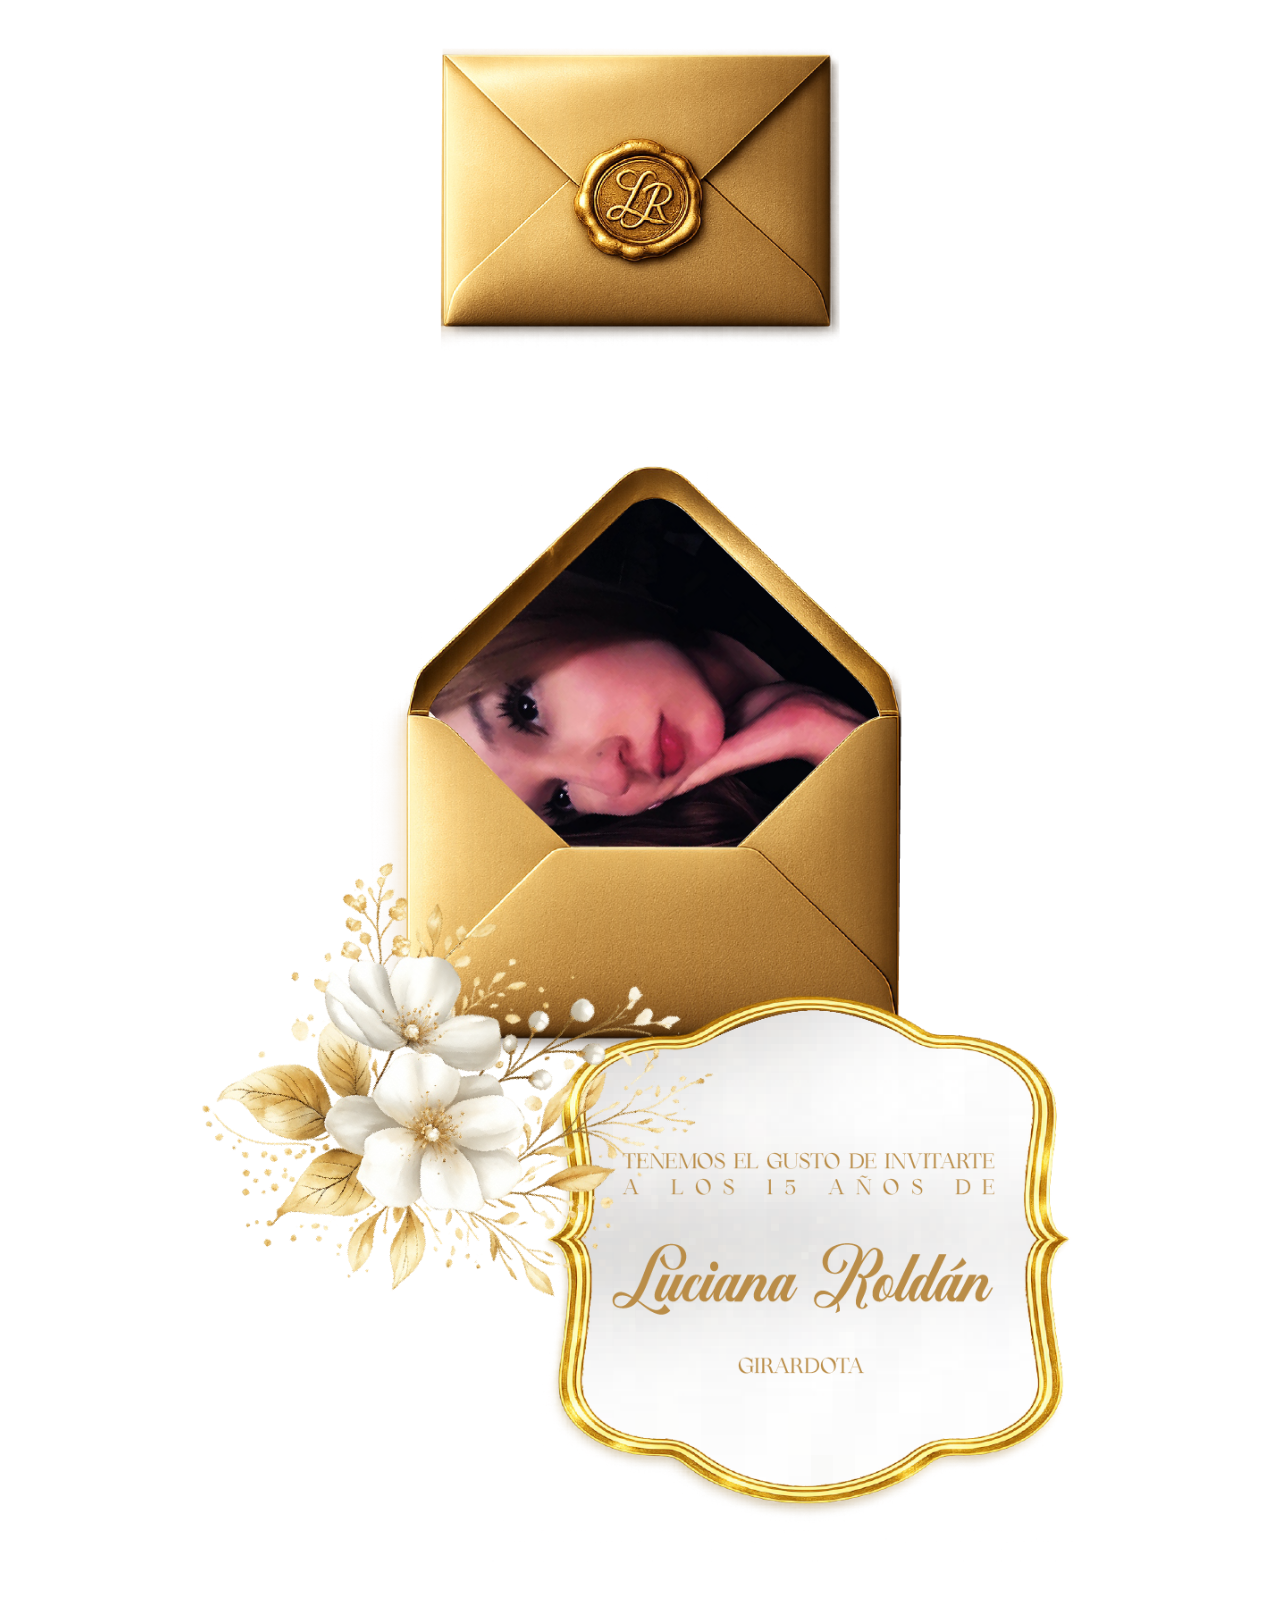
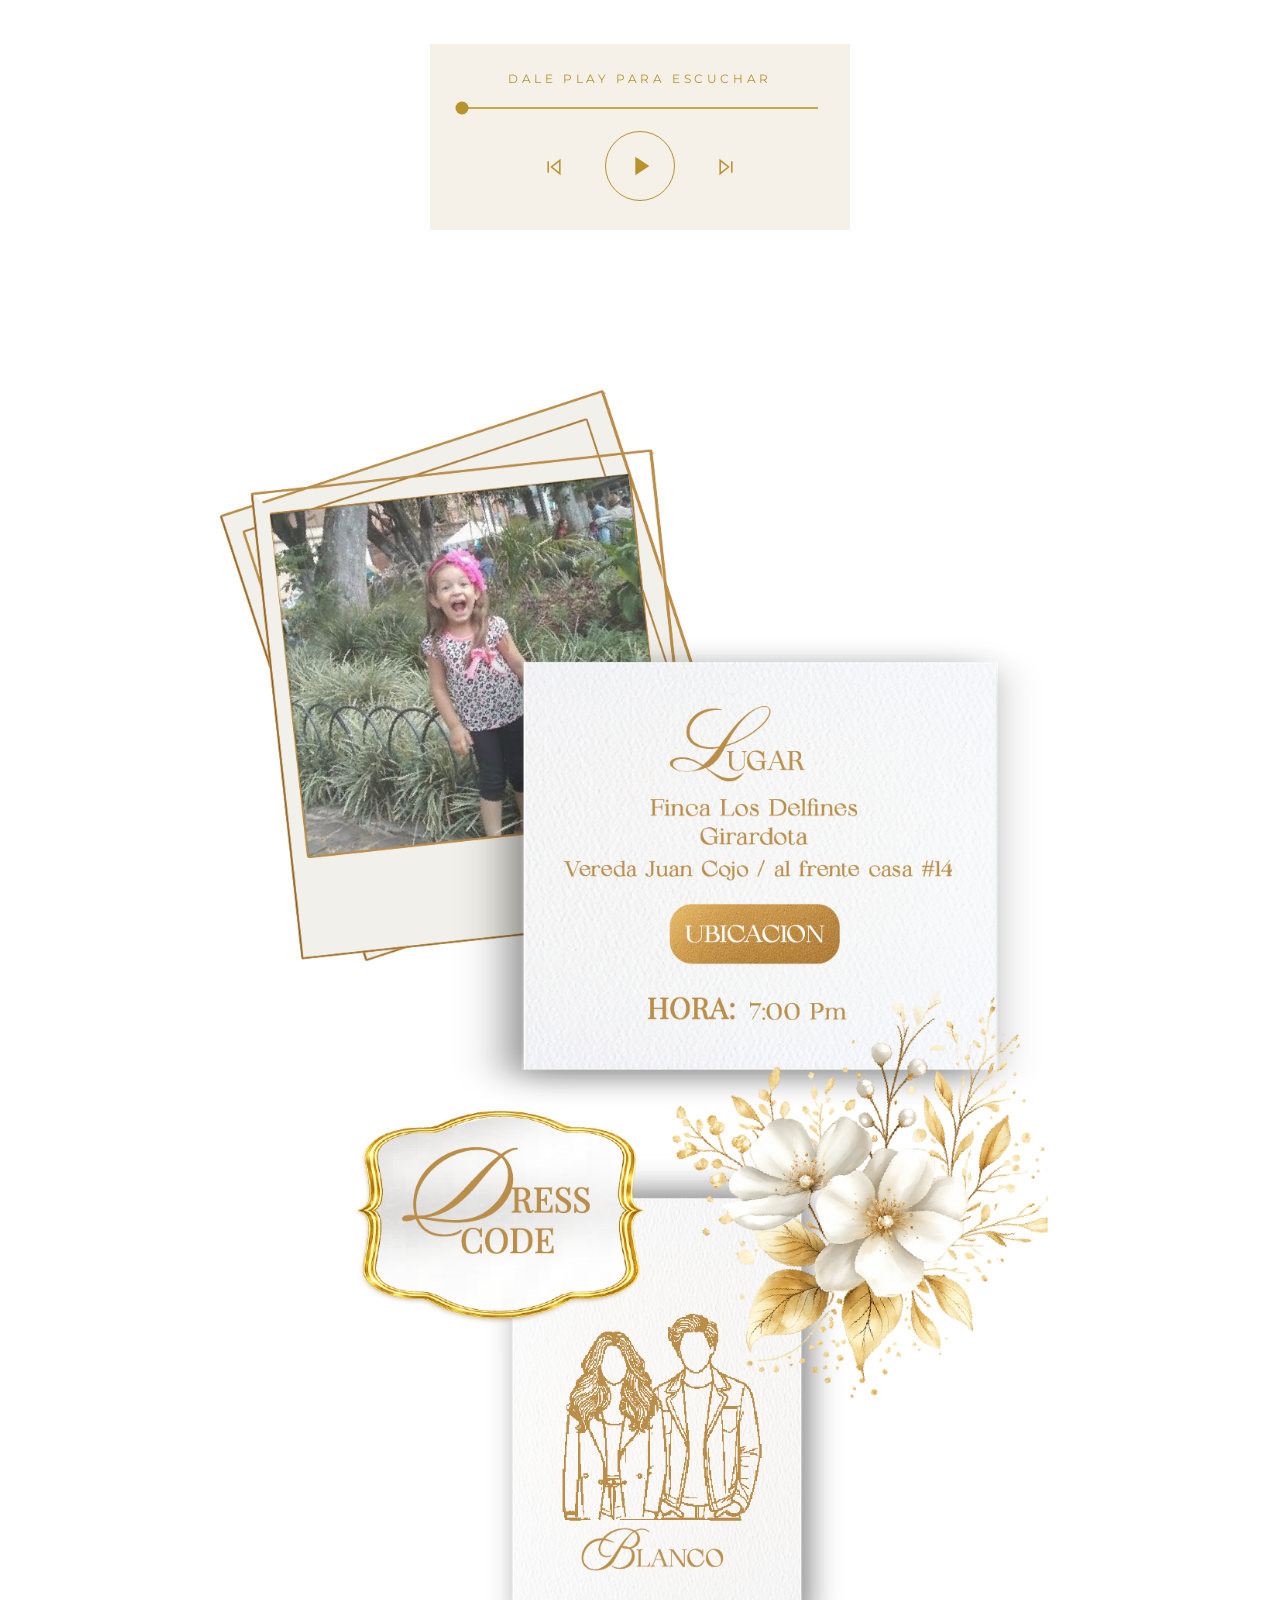
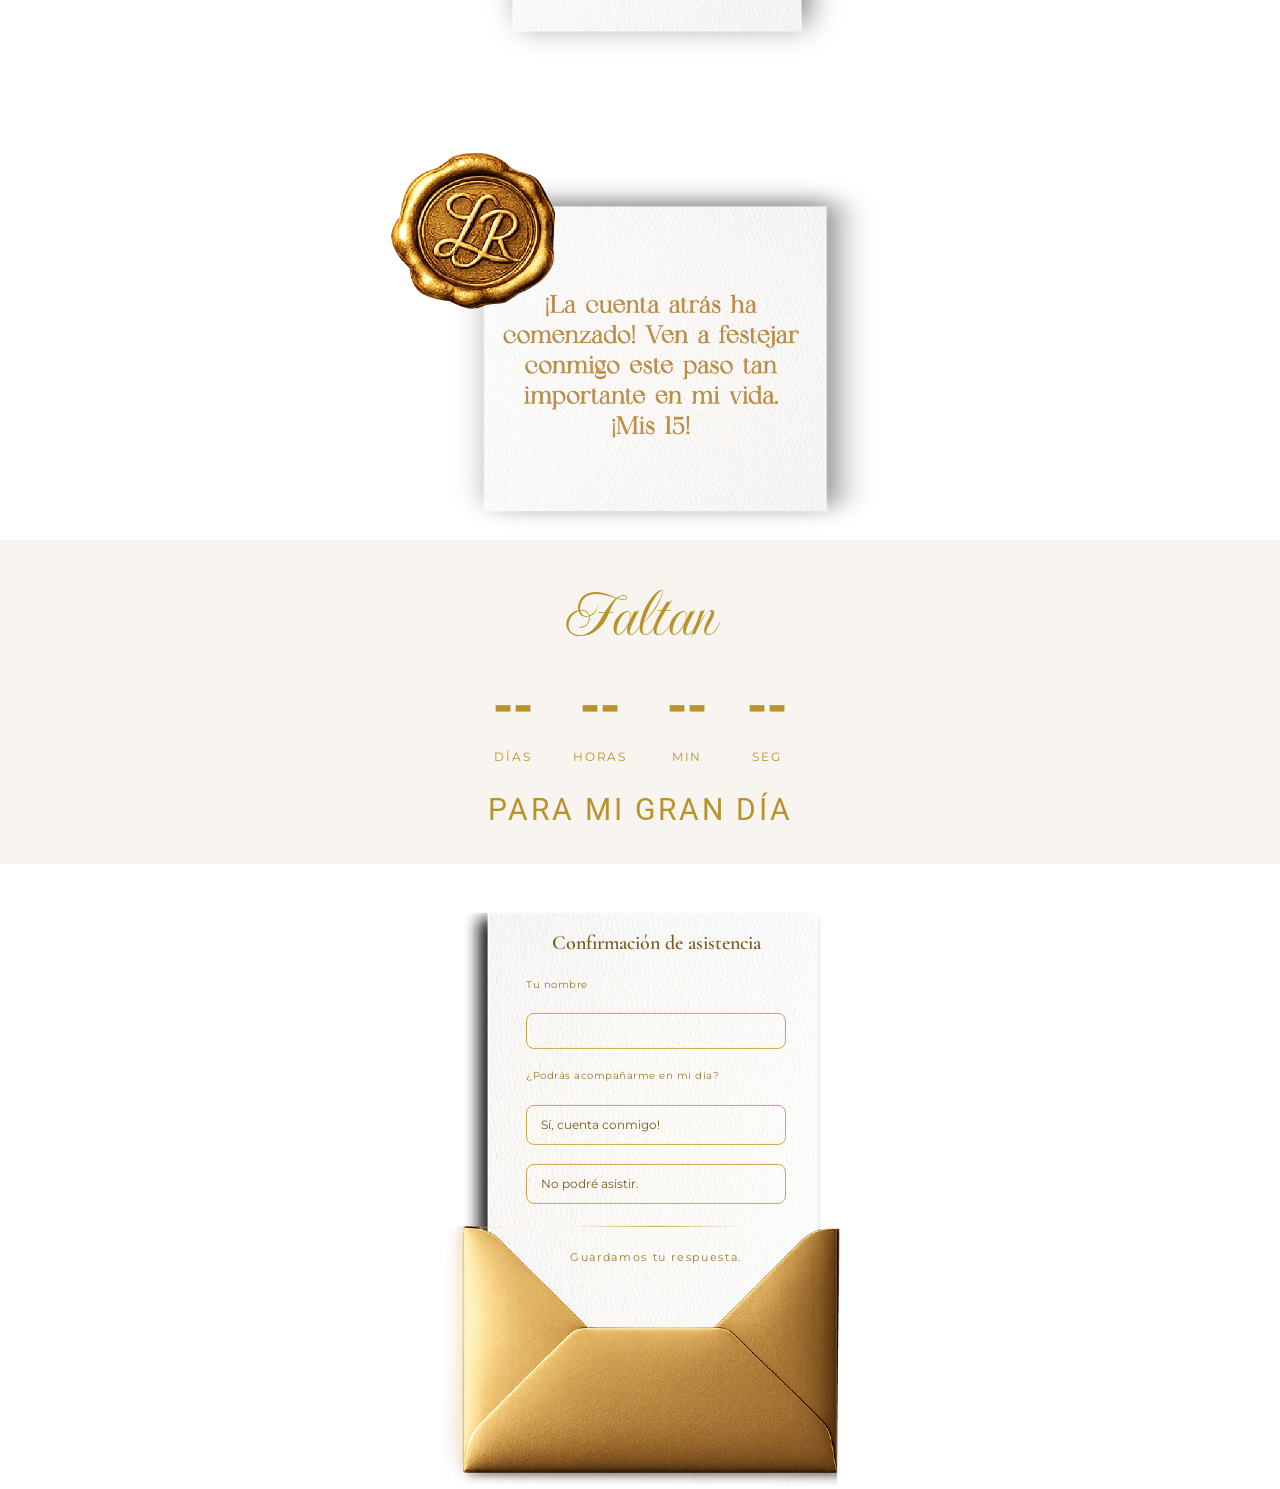
==== index.html @ 154cfd9d "First commit" ====
<!doctype html>
<html lang="en" data-bs-theme="light">
    <head>
        <title>Invitación a mis 15!</title>
        <!-- Required meta tags -->
        <meta charset="utf-8" />
        <meta name="viewport" content="width=device-width, initial-scale=1" />

        <!-- Bootstrap CSS v5.3.8 -->
        <link
            href="https://cdn.jsdelivr.net/npm/bootstrap@5.3.8/dist/css/bootstrap.min.css"
            rel="stylesheet"
            integrity="sha384-sRIl4kxILFvY47J16cr9ZwB07vP4J8+LH7qKQnuqkuIAvNWLzeN8tE5YBujZqJLB"
            crossorigin="anonymous"
        />
        <link rel="preconnect" href="https://fonts.googleapis.com">
        <link rel="preconnect" href="https://fonts.gstatic.com" crossorigin>
        <link href="https://fonts.googleapis.com/css2?family=Birthstone&family=Imperial+Script&family=Monsieur+La+Doulaise&display=swap" rel="stylesheet">
        <link href="https://fonts.googleapis.com/css2?family=Birthstone&family=Imperial+Script&family=Monsieur+La+Doulaise&family=Roboto:ital,wght@0,100..900;1,100..900&display=swap" rel="stylesheet">
        <link href="https://fonts.googleapis.com/css2?family=Cormorant+Garamond:ital,wght@0,400;1,400&family=Montserrat:wght@300;400;500&display=swap" rel="stylesheet">
        <link href="assets/css/styles.css" rel="stylesheet" />
    </head>

    <body>
        <main>
            <div class="container my-5">
                <div class="row">
                    <div class="col-12">
                        <img src="assets/img/Card.png" class="presentationCard d-block mx-auto">
                    </div>
                </div>
                <div class="row">
                    <div class="col-12">
                        <img src="assets/img/cardOpen.png" class="openCard d-block mx-auto">
                    </div>
                </div>
            </div>
            <div class="container my-5">
                <!-- Music Player -->
                <div style="display:flex; justify-content:center; padding: 2rem 1rem; font-family:'Montserrat',sans-serif;">
                    <div style="width:100%; max-width:420px; background:#f5f0e8; padding:1.6rem 2rem 1.8rem;">

                        <p style="text-align:center; font-size:12px; letter-spacing:0.3em; color:#b8922a; text-transform:uppercase; margin:0 0 1.2rem;">
                        Dale play para escuchar
                        </p>

                        <!-- Seek bar -->
                        <div style="position:relative; height:2px; background:#c9a84c; margin-bottom:1.4rem; cursor:pointer;">
                        <div id="fill" style="height:100%; background:#c9a84c; width:0%; pointer-events:none;"></div>
                        <div id="thumb" style="position:absolute; top:50%; left:0%; transform:translate(-50%,-50%); width:13px; height:13px; border-radius:50%; background:#b8922a; pointer-events:none;"></div>
                        <input type="range" id="seek" min="0" max="1000" value="0"
                            style="position:absolute; width:100%; height:100%; opacity:0; cursor:pointer; top:0; left:0; margin:0;">
                        </div>

                        <!-- Controls -->
                        <div style="display:flex; align-items:center; justify-content:center; gap:2.2rem;">
                        <button onclick="audio.currentTime=0;updateBar();" style="background:none;border:none;cursor:pointer;color:#b8922a;">
                            <svg width="20" height="20" viewBox="0 0 24 24" fill="none" stroke="currentColor" stroke-width="1.8">
                            <polygon points="19 20 9 12 19 4 19 20"/><line x1="5" y1="19" x2="5" y2="5"/>
                            </svg>
                        </button>

                        <button id="play-btn" onclick="togglePlay()"
                            style="background:none; border:1.5px solid #b8922a; cursor:pointer; color:#b8922a; width:70px; height:70px; border-radius:50%; display:flex; align-items:center; justify-content:center;">
                            <svg id="play-icon" width="82" height="82" viewBox="0 0 24 24" fill="none" stroke="currentColor" stroke-width="1.5">
                            <polygon points="10 8 16 12 10 16 10 8" fill="currentColor" stroke="none"/>
                            </svg>
                        </button>

                        <button onclick="audio.currentTime=audio.duration||0;" style="background:none;border:none;cursor:pointer;color:#b8922a;">
                            <svg width="20" height="20" viewBox="0 0 24 24" fill="none" stroke="currentColor" stroke-width="1.8">
                            <polygon points="5 4 15 12 5 20 5 4"/><line x1="19" y1="5" x2="19" y2="19"/>
                            </svg>
                        </button>
                        </div>

                        <!-- 👇 Change this to your actual audio file path -->
                        <audio id="audio" src="assets/audio/song.mp3" preload="auto"></audio>
                    </div>
                </div>
            </div>
            <div class="row">
                <div class="col-12">
                    <a href="https://maps.google.com/?q=Finca+Los+Delfines+Girardota+Vereda+Juan+Cojo" target="_blank">
                        <img src="assets/img/photoAlbum.png" class="openCard d-block mx-auto">
                    </a>
                </div>
            </div>
            <div class="row">
                <div class="col-12">
                    <img src="assets/img/finalCard.png" class="finalCard d-block mx-auto">
                </div>
            </div>
            <div style="text-align:center; padding:2.5rem 1rem 2rem; background:#f8f5f0;">
                <p style="font-family:'Imperial Script',cursive; font-size:70px; color:#b8922a; margin:0 0 1rem; line-height:1;">Faltan</p>

                <div style="display:flex; justify-content:center; gap:2.5rem; margin-bottom:1.2rem;">
                    <div style="text-align:center;">
                    <span id="days" style="font-family:'Montserrat',sans-serif; font-size:52px; font-weight:700; color:#b8922a; display:block;">--</span>
                    <span style="font-family:'Montserrat',sans-serif; font-size:12px; color:#b8922a; letter-spacing:0.15em; text-transform:uppercase;">Días</span>
                    </div>
                    <div style="text-align:center;">
                    <span id="hours" style="font-family:'Montserrat',sans-serif; font-size:52px; font-weight:700; color:#b8922a; display:block;">--</span>
                    <span style="font-family:'Montserrat',sans-serif; font-size:12px; color:#b8922a; letter-spacing:0.15em; text-transform:uppercase;">Horas</span>
                    </div>
                    <div style="text-align:center;">
                    <span id="mins" style="font-family:'Montserrat',sans-serif; font-size:52px; font-weight:700; color:#b8922a; display:block;">--</span>
                    <span style="font-family:'Montserrat',sans-serif; font-size:12px; color:#b8922a; letter-spacing:0.15em; text-transform:uppercase;">Min</span>
                    </div>
                    <div style="text-align:center;">
                    <span id="secs" style="font-family:'Montserrat',sans-serif; font-size:52px; font-weight:700; color:#b8922a; display:block;">--</span>
                    <span style="font-family:'Montserrat',sans-serif; font-size:12px; color:#b8922a; letter-spacing:0.15em; text-transform:uppercase;">Seg</span>
                    </div>
                </div>

                <p style="font-family:'Roboto',sans-serif; font-size:30px; font-weight:400; letter-spacing: 0.1em; color:#b8922a; text-transform:uppercase; margin:0;">Para mi gran día</p>
            </div>    
            <div class="row">
                <div class="col-12">
                    <div class="formCard-wrapper d-block mx-auto mt-5">
                        <img src="assets/img/formCard.png" class="formCard w-100">
                        <div class="form-overlay">

                            <p class="form-title">Confirmación de asistencia</p>

                            <label class="field-label">Tu nombre</label>
                            <input type="text" class="name-input" id="guestName" placeholder="">

                            <span class="question-label">¿Podrás acompañarme en mi día?</span>
                            <button class="choice-btn" id="btn-si" onclick="selectOption('si')">Sí, cuenta conmigo!</button>
                            <button class="choice-btn" id="btn-no" onclick="selectOption('no')">No podré asistir.</button>

                            <div class="form-divider"></div>
                            <button class="save-btn" onclick="guardarRespuesta()">Guardamos tu respuesta.</button>

                        </div>
                    </div>
                </div>
            </div>   
        </main>
        <footer>
           
        </footer>
        <script
            src="https://cdn.jsdelivr.net/npm/bootstrap@5.3.8/dist/js/bootstrap.bundle.min.js"
            integrity="sha384-FKyoEForCGlyvwx9Hj09JcYn3nv7wiPVlz7YYwJrWVcXK/BmnVDxM+D2scQbITxI"
            crossorigin="anonymous"
        ></script>
        <script src="assets/scripts/scripts.js"></script>
    </body>
</html>
---- assets/css/styles.css ----
.presentationCard {
    width: 50%;
    max-width: 400px;
    height: auto;
}

.openCard {
    margin-top: 5em;
    width: 100%;
    max-width: 900px;
    height: auto;
}

.openCard-wrapper {
  position: relative;
  max-width: 1500px;
}

.finalCard {
    margin-top: 5em;
    width: 100%;
    max-width: 500px;
    height: auto;
}

.formCard-wrapper {
  position: relative;
  max-width: 400px;
}

.formCard {
  display: block;
  width: 100%;
}

.form-overlay {
  position: absolute;
  top: 32%;
  left: 54%;
  transform: translate(-50%, -50%);
  width: 65%;
  display: flex;
  flex-direction: column;
  gap: 1.2rem;
}

.form-title {
  font-family: 'Cormorant Garamond', serif;
  font-size: 20px;
  font-weight: 600;
  color: #7a5a1e;
  text-align: center;
  margin: 0;
}

.field-label, .question-label {
  font-family: 'Montserrat', sans-serif;
  font-size: 10px;
  color: #9a7a2e;
  letter-spacing: 0.05em;
  display: block;
  margin-bottom: 2px;
}

.name-input {
  width: 100%;
  background: transparent;
  border: 1px solid #c9a84c;
  border-radius: 8px;
  padding: 8px 10px;
  font-family: 'Montserrat', sans-serif;
  font-size: 12px;
  color: #5a3e10;
  outline: none;
  box-sizing: border-box;
}

.choice-btn {
  width: 100%;
  border: 1.5px solid #c9a84c;
  border-radius: 8px;
  padding: 10px 14px;
  font-family: 'Montserrat', sans-serif;
  font-size: 12px;
  text-align: left;
  cursor: pointer;
  background: transparent;
  color: #7a5a1e;
  transition: background 0.2s, color 0.2s;
  display: block;
}

.choice-btn.selected, .choice-btn:hover {
  background: #c9a84c;
  color: #fff;
}

.form-divider {
  width: 70%;
  height: 1px;
  background: linear-gradient(to right, transparent, #c9a84c, transparent);
  margin: 0.2rem auto;
}

.save-btn {
  display: block;
  width: 100%;
  background: none;
  border: none;
  font-family: 'Montserrat', sans-serif;
  font-size: 11px;
  letter-spacing: 0.15em;
  color: #9a7a2e;
  text-align: center;
  cursor: pointer;
  padding: 0;
}
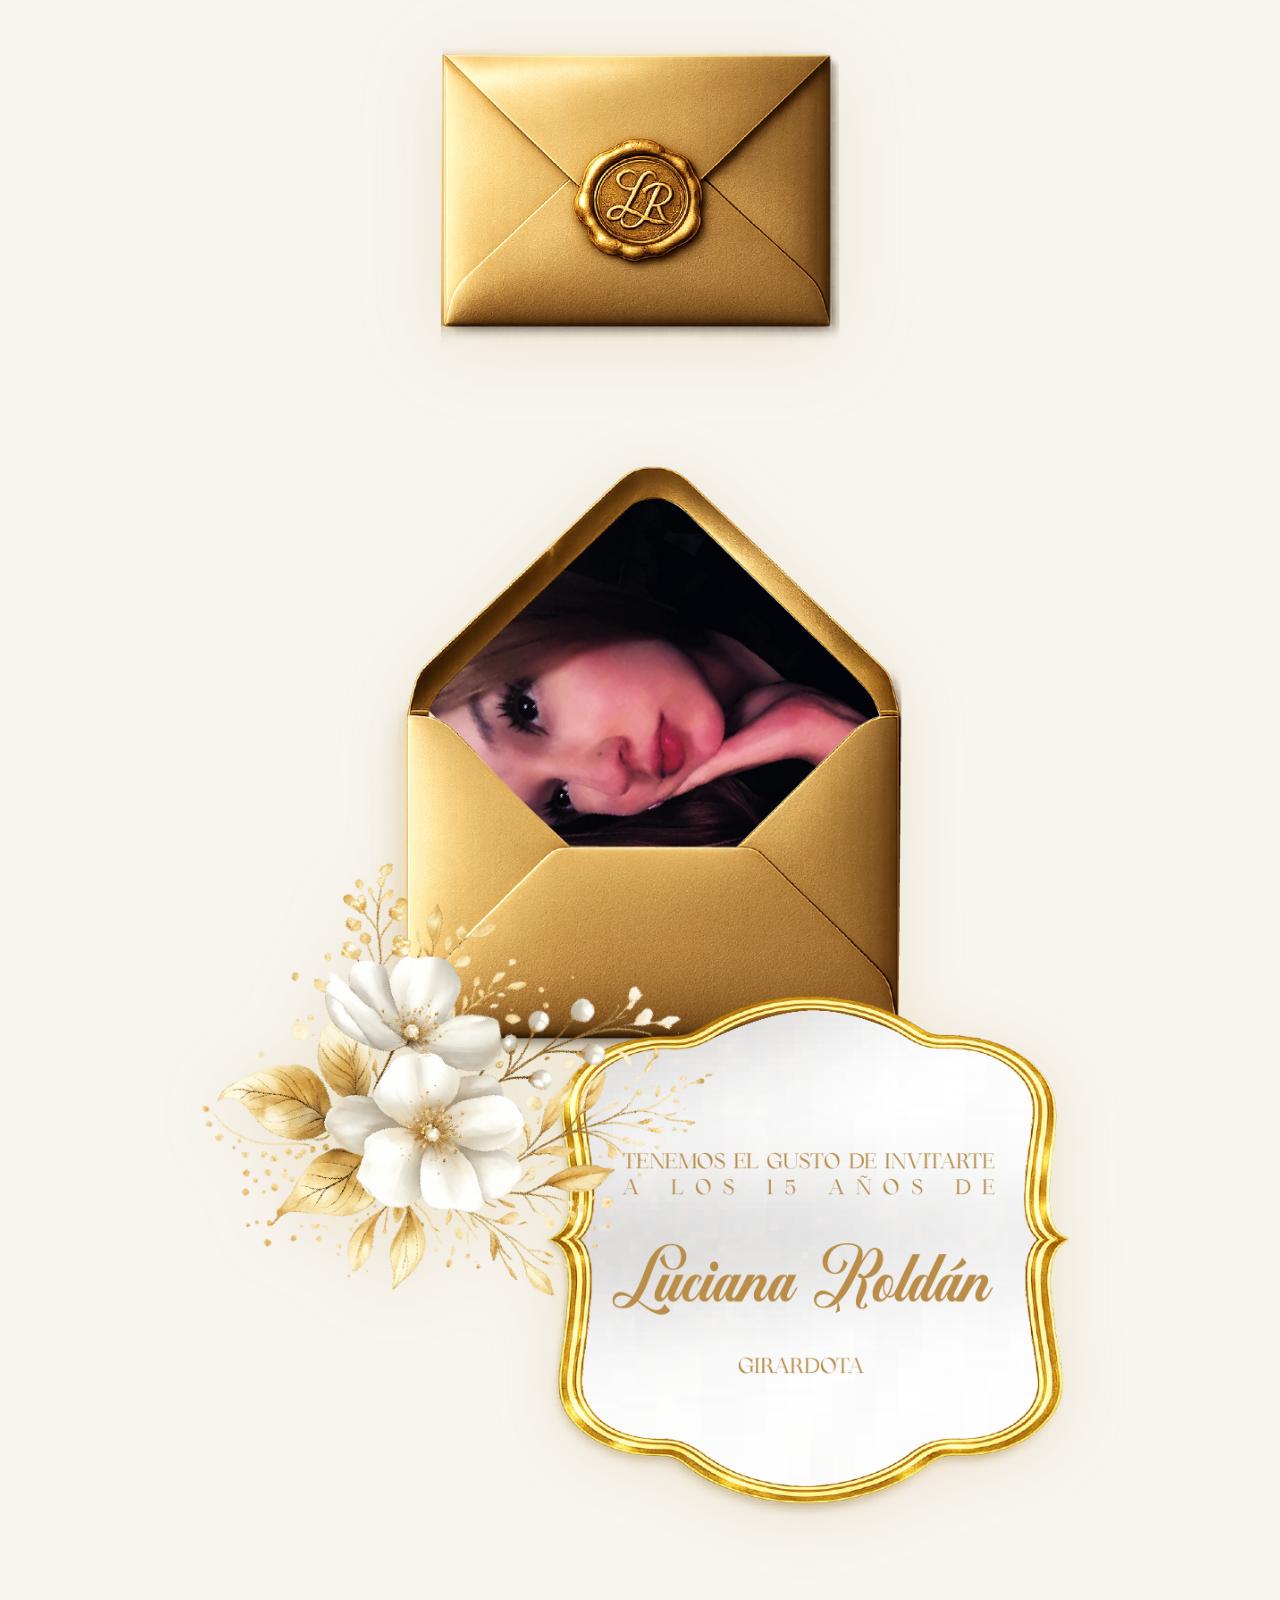
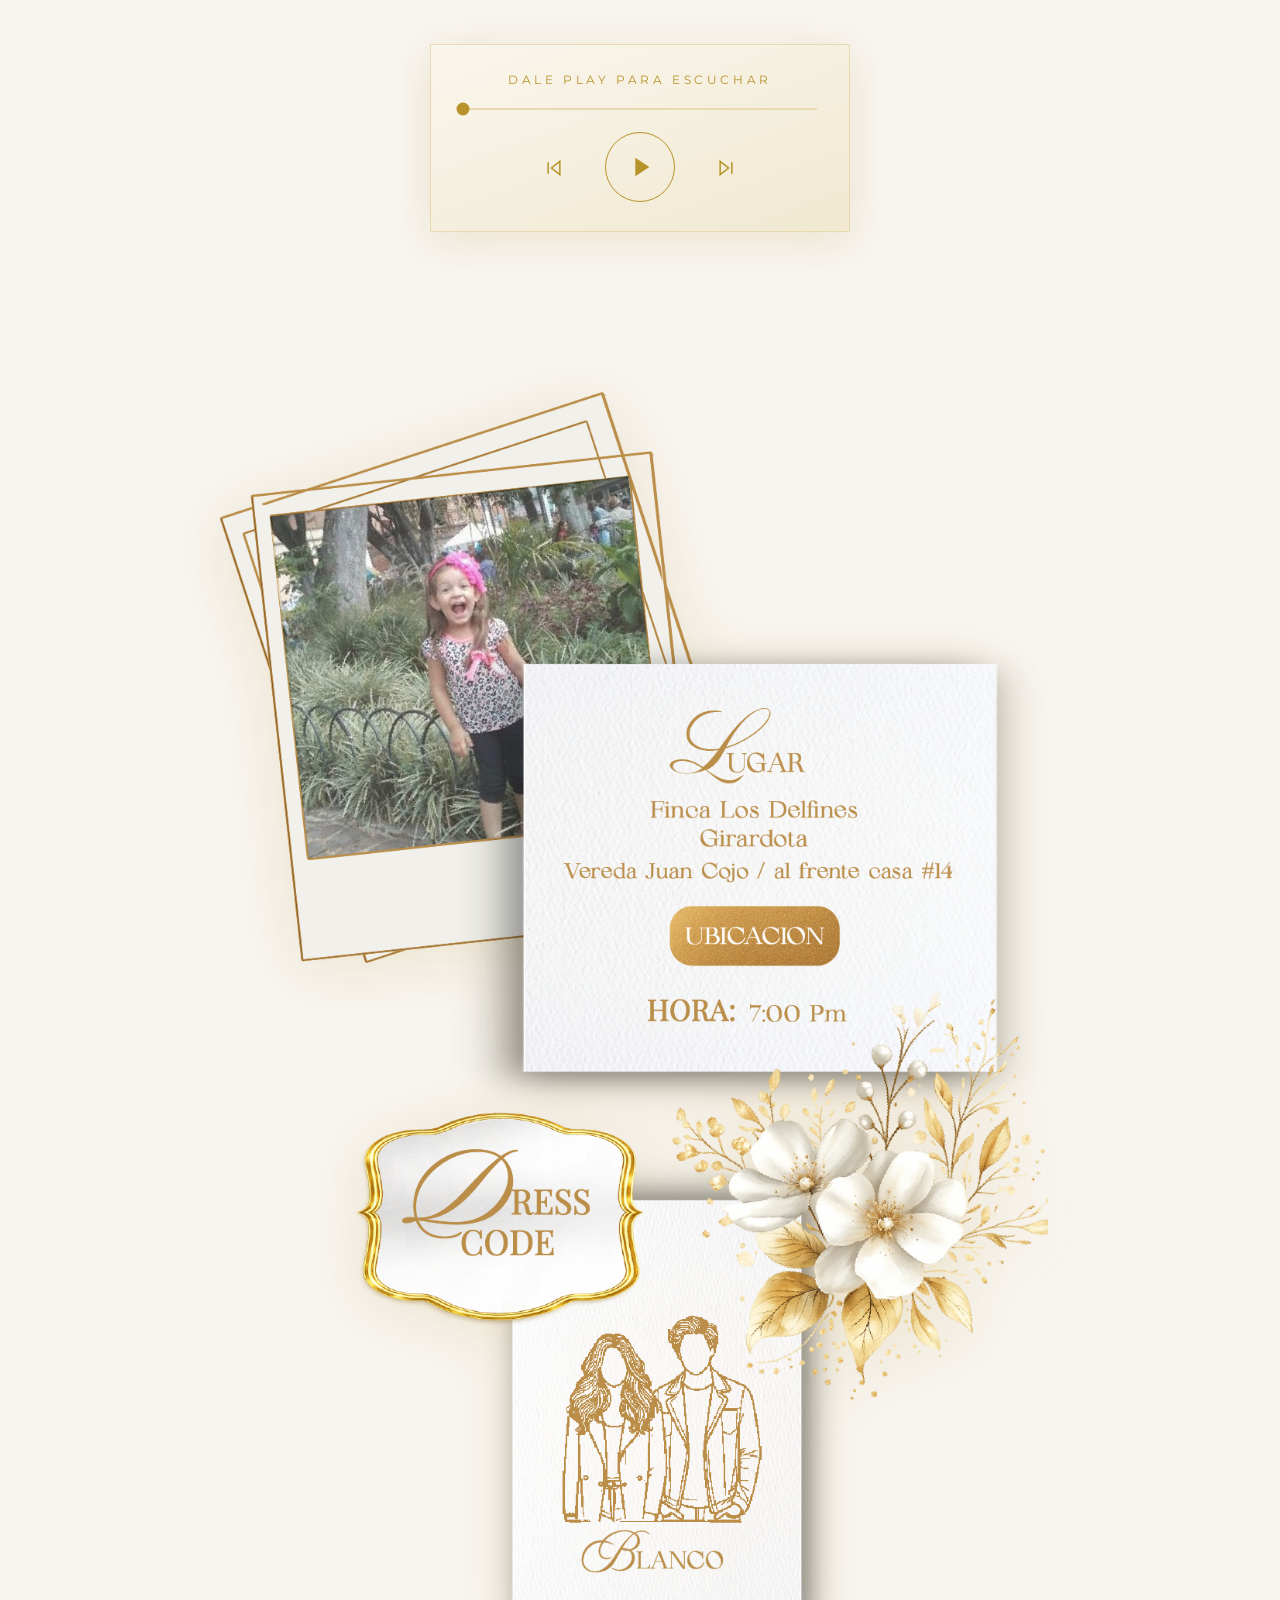
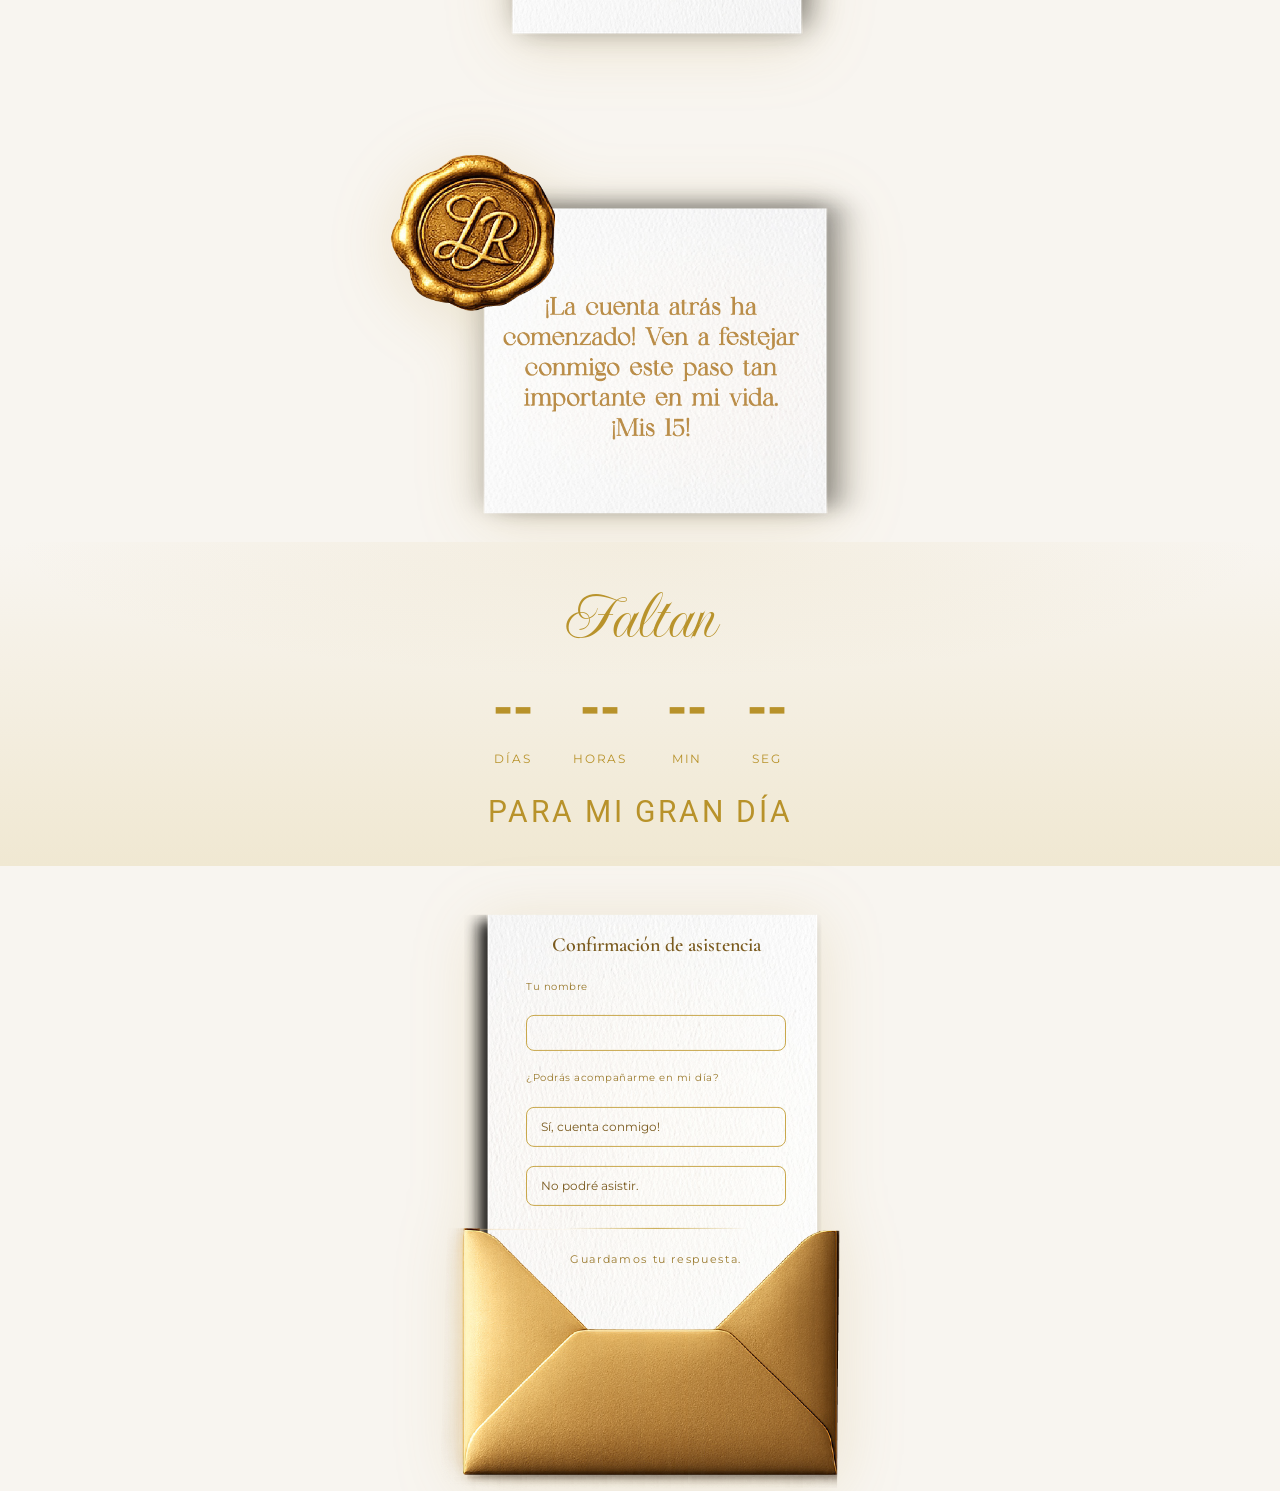
==== commit 277c4570: "Prueba de diseño- entrega 01" ====
--- a/index.html
+++ b/index.html
@@ -1,151 +1,175 @@
 <!doctype html>
 <html lang="en" data-bs-theme="light">
-    <head>
-        <title>Invitación a mis 15!</title>
-        <!-- Required meta tags -->
-        <meta charset="utf-8" />
-        <meta name="viewport" content="width=device-width, initial-scale=1" />
+  <head>
+    <title>Invitación a mis 15!</title>
+    <meta charset="utf-8" />
+    <meta name="viewport" content="width=device-width, initial-scale=1" />
 
-        <!-- Bootstrap CSS v5.3.8 -->
-        <link
-            href="https://cdn.jsdelivr.net/npm/bootstrap@5.3.8/dist/css/bootstrap.min.css"
-            rel="stylesheet"
-            integrity="sha384-sRIl4kxILFvY47J16cr9ZwB07vP4J8+LH7qKQnuqkuIAvNWLzeN8tE5YBujZqJLB"
-            crossorigin="anonymous"
-        />
-        <link rel="preconnect" href="https://fonts.googleapis.com">
-        <link rel="preconnect" href="https://fonts.gstatic.com" crossorigin>
-        <link href="https://fonts.googleapis.com/css2?family=Birthstone&family=Imperial+Script&family=Monsieur+La+Doulaise&display=swap" rel="stylesheet">
-        <link href="https://fonts.googleapis.com/css2?family=Birthstone&family=Imperial+Script&family=Monsieur+La+Doulaise&family=Roboto:ital,wght@0,100..900;1,100..900&display=swap" rel="stylesheet">
-        <link href="https://fonts.googleapis.com/css2?family=Cormorant+Garamond:ital,wght@0,400;1,400&family=Montserrat:wght@300;400;500&display=swap" rel="stylesheet">
-        <link href="assets/css/styles.css" rel="stylesheet" />
-    </head>
+    <!-- Bootstrap CSS -->
+    <link href="https://cdn.jsdelivr.net/npm/bootstrap@5.3.8/dist/css/bootstrap.min.css"
+          rel="stylesheet"
+          integrity="sha384-sRIl4kxILFvY47J16cr9ZwB07vP4J8+LH7qKQnuqkuIAvNWLzeN8tE5YBujZqJLB"
+          crossorigin="anonymous"/>
 
-    <body>
-        <main>
-            <div class="container my-5">
-                <div class="row">
-                    <div class="col-12">
-                        <img src="assets/img/Card.png" class="presentationCard d-block mx-auto">
-                    </div>
-                </div>
-                <div class="row">
-                    <div class="col-12">
-                        <img src="assets/img/cardOpen.png" class="openCard d-block mx-auto">
-                    </div>
-                </div>
+    <!-- Fonts -->
+    <link rel="preconnect" href="https://fonts.googleapis.com">
+    <link rel="preconnect" href="https://fonts.gstatic.com" crossorigin>
+    <link href="https://fonts.googleapis.com/css2?family=Birthstone&family=Imperial+Script&family=Monsieur+La+Doulaise&family=Roboto:ital,wght@0,100..900;1,100..900&family=Cormorant+Garamond:ital,wght@0,400;1,400&family=Montserrat:wght@300;400;500&display=swap"
+          rel="stylesheet">
+
+    <link href="assets/css/styles.css" rel="stylesheet" />
+  </head>
+
+  <body>
+    <main>
+
+      <!-- ── Presentation card ──────────────────────────────────── -->
+      <div class="container my-5">
+        <div class="row">
+          <div class="col-12">
+            <img src="assets/img/Card.png" class="presentationCard d-block mx-auto">
+          </div>
+        </div>
+        <div class="row">
+          <div class="col-12 reveal reveal-delay-1">
+            <img src="assets/img/cardOpen.png" class="openCard d-block mx-auto">
+          </div>
+        </div>
+      </div>
+
+      <!-- ── Music Player ───────────────────────────────────────── -->
+      <div class="container my-5 reveal reveal-delay-2">
+        <div style="display:flex; justify-content:center; padding:2rem 1rem; font-family:'Montserrat',sans-serif;">
+          <div class="player-wrap">
+
+            <p style="text-align:center; font-size:12px; letter-spacing:0.3em; color:#b8922a; text-transform:uppercase; margin:0 0 1.2rem;">
+              Dale play para escuchar
+            </p>
+
+            <!-- Seek bar -->
+            <div style="position:relative; height:2px; background:#e8d9b0; margin-bottom:1.4rem; cursor:pointer;">
+              <div id="fill" style="height:100%; background:#c9a84c; width:0%; pointer-events:none; transition:width 0.1s linear;"></div>
+              <div id="thumb" style="position:absolute; top:50%; left:0%; transform:translate(-50%,-50%); width:13px; height:13px; border-radius:50%; background:#b8922a; pointer-events:none;"></div>
+              <input type="range" id="seek" min="0" max="1000" value="0"
+                style="position:absolute; width:100%; height:100%; opacity:0; cursor:pointer; top:0; left:0; margin:0;">
             </div>
-            <div class="container my-5">
-                <!-- Music Player -->
-                <div style="display:flex; justify-content:center; padding: 2rem 1rem; font-family:'Montserrat',sans-serif;">
-                    <div style="width:100%; max-width:420px; background:#f5f0e8; padding:1.6rem 2rem 1.8rem;">
 
-                        <p style="text-align:center; font-size:12px; letter-spacing:0.3em; color:#b8922a; text-transform:uppercase; margin:0 0 1.2rem;">
-                        Dale play para escuchar
-                        </p>
+            <!-- Controls -->
+            <div style="display:flex; align-items:center; justify-content:center; gap:2.2rem;">
+              <button onclick="audio.currentTime=0;updateBar();" style="background:none;border:none;cursor:pointer;color:#b8922a;transition:transform 0.2s ease;" onmouseenter="this.style.transform='scale(1.15)'" onmouseleave="this.style.transform='scale(1)'">
+                <svg width="20" height="20" viewBox="0 0 24 24" fill="none" stroke="currentColor" stroke-width="1.8">
+                  <polygon points="19 20 9 12 19 4 19 20"/><line x1="5" y1="19" x2="5" y2="5"/>
+                </svg>
+              </button>
 
-                        <!-- Seek bar -->
-                        <div style="position:relative; height:2px; background:#c9a84c; margin-bottom:1.4rem; cursor:pointer;">
-                        <div id="fill" style="height:100%; background:#c9a84c; width:0%; pointer-events:none;"></div>
-                        <div id="thumb" style="position:absolute; top:50%; left:0%; transform:translate(-50%,-50%); width:13px; height:13px; border-radius:50%; background:#b8922a; pointer-events:none;"></div>
-                        <input type="range" id="seek" min="0" max="1000" value="0"
-                            style="position:absolute; width:100%; height:100%; opacity:0; cursor:pointer; top:0; left:0; margin:0;">
-                        </div>
+              <button id="play-btn" onclick="togglePlay()"
+                style="background:none; border:1.5px solid #b8922a; cursor:pointer; color:#b8922a; width:70px; height:70px; border-radius:50%; display:flex; align-items:center; justify-content:center;">
+                <svg id="play-icon" width="82" height="82" viewBox="0 0 24 24" fill="none" stroke="currentColor" stroke-width="1.5">
+                  <polygon points="10 8 16 12 10 16 10 8" fill="currentColor" stroke="none"/>
+                </svg>
+              </button>
 
-                        <!-- Controls -->
-                        <div style="display:flex; align-items:center; justify-content:center; gap:2.2rem;">
-                        <button onclick="audio.currentTime=0;updateBar();" style="background:none;border:none;cursor:pointer;color:#b8922a;">
-                            <svg width="20" height="20" viewBox="0 0 24 24" fill="none" stroke="currentColor" stroke-width="1.8">
-                            <polygon points="19 20 9 12 19 4 19 20"/><line x1="5" y1="19" x2="5" y2="5"/>
-                            </svg>
-                        </button>
+              <button onclick="audio.currentTime=audio.duration||0;" style="background:none;border:none;cursor:pointer;color:#b8922a;transition:transform 0.2s ease;" onmouseenter="this.style.transform='scale(1.15)'" onmouseleave="this.style.transform='scale(1)'">
+                <svg width="20" height="20" viewBox="0 0 24 24" fill="none" stroke="currentColor" stroke-width="1.8">
+                  <polygon points="5 4 15 12 5 20 5 4"/><line x1="19" y1="5" x2="19" y2="19"/>
+                </svg>
+              </button>
+            </div>
 
-                        <button id="play-btn" onclick="togglePlay()"
-                            style="background:none; border:1.5px solid #b8922a; cursor:pointer; color:#b8922a; width:70px; height:70px; border-radius:50%; display:flex; align-items:center; justify-content:center;">
-                            <svg id="play-icon" width="82" height="82" viewBox="0 0 24 24" fill="none" stroke="currentColor" stroke-width="1.5">
-                            <polygon points="10 8 16 12 10 16 10 8" fill="currentColor" stroke="none"/>
-                            </svg>
-                        </button>
+            <audio id="audio" src="assets/audio/song.mp3" preload="auto"></audio>
+          </div>
+        </div>
+      </div>
 
-                        <button onclick="audio.currentTime=audio.duration||0;" style="background:none;border:none;cursor:pointer;color:#b8922a;">
-                            <svg width="20" height="20" viewBox="0 0 24 24" fill="none" stroke="currentColor" stroke-width="1.8">
-                            <polygon points="5 4 15 12 5 20 5 4"/><line x1="19" y1="5" x2="19" y2="19"/>
-                            </svg>
-                        </button>
-                        </div>
+      <!-- ── Photo album / map card ─────────────────────────────── -->
+      <div class="row reveal reveal-delay-1">
+        <div class="col-12">
+          <a href="https://maps.google.com/?q=Finca+Los+Delfines+Girardota+Vereda+Juan+Cojo" target="_blank">
+            <img src="assets/img/photoAlbum.png" class="openCard d-block mx-auto">
+          </a>
+        </div>
+      </div>
 
-                        <!-- 👇 Change this to your actual audio file path -->
-                        <audio id="audio" src="assets/audio/song.mp3" preload="auto"></audio>
-                    </div>
-                </div>
+      <!-- ── Final card ─────────────────────────────────────────── -->
+      <div class="row reveal reveal-delay-2">
+        <div class="col-12">
+          <img src="assets/img/finalCard.png" class="finalCard d-block mx-auto">
+        </div>
+      </div>
+
+      <!-- ── Countdown ──────────────────────────────────────────── -->
+      <div class="countdown-section reveal">
+        <p style="font-family:'Imperial Script',cursive; font-size:70px; color:#b8922a; margin:0 0 1rem; line-height:1;">Faltan</p>
+
+        <div style="display:flex; justify-content:center; gap:2.5rem; margin-bottom:1.2rem;">
+          <div style="text-align:center;">
+            <span id="days"  class="countdown-digit">--</span>
+            <span style="font-family:'Montserrat',sans-serif; font-size:12px; color:#b8922a; letter-spacing:0.15em; text-transform:uppercase;">Días</span>
+          </div>
+          <div style="text-align:center;">
+            <span id="hours" class="countdown-digit">--</span>
+            <span style="font-family:'Montserrat',sans-serif; font-size:12px; color:#b8922a; letter-spacing:0.15em; text-transform:uppercase;">Horas</span>
+          </div>
+          <div style="text-align:center;">
+            <span id="mins"  class="countdown-digit">--</span>
+            <span style="font-family:'Montserrat',sans-serif; font-size:12px; color:#b8922a; letter-spacing:0.15em; text-transform:uppercase;">Min</span>
+          </div>
+          <div style="text-align:center;">
+            <span id="secs"  class="countdown-digit">--</span>
+            <span style="font-family:'Montserrat',sans-serif; font-size:12px; color:#b8922a; letter-spacing:0.15em; text-transform:uppercase;">Seg</span>
+          </div>
+        </div>
+
+        <p style="font-family:'Roboto',sans-serif; font-size:30px; font-weight:400; letter-spacing:0.1em; color:#b8922a; text-transform:uppercase; margin:0;">
+          Para mi gran día
+        </p>
+      </div>
+
+      <!-- ── RSVP Form ──────────────────────────────────────────── -->
+      <div class="row">
+        <div class="col-12">
+          <div class="formCard-wrapper d-block mx-auto mt-5 reveal">
+            <img src="assets/img/formCard.png" class="formCard w-100">
+            <div class="form-overlay">
+
+              <p class="form-title">Confirmación de asistencia</p>
+
+              <label class="field-label">Tu nombre</label>
+              <input type="text" class="name-input" id="guestName" placeholder="">
+
+              <span class="question-label">¿Podrás acompañarme en mi día?</span>
+              <button class="choice-btn" id="btn-si" onclick="selectOption('si')">Sí, cuenta conmigo!</button>
+              <button class="choice-btn" id="btn-no" onclick="selectOption('no')">No podré asistir.</button>
+
+              <div class="form-divider"></div>
+              <button class="save-btn" onclick="guardarRespuesta()">Guardamos tu respuesta.</button>
+
             </div>
-            <div class="row">
-                <div class="col-12">
-                    <a href="https://maps.google.com/?q=Finca+Los+Delfines+Girardota+Vereda+Juan+Cojo" target="_blank">
-                        <img src="assets/img/photoAlbum.png" class="openCard d-block mx-auto">
-                    </a>
-                </div>
-            </div>
-            <div class="row">
-                <div class="col-12">
-                    <img src="assets/img/finalCard.png" class="finalCard d-block mx-auto">
-                </div>
-            </div>
-            <div style="text-align:center; padding:2.5rem 1rem 2rem; background:#f8f5f0;">
-                <p style="font-family:'Imperial Script',cursive; font-size:70px; color:#b8922a; margin:0 0 1rem; line-height:1;">Faltan</p>
+          </div>
+        </div>
+      </div>
 
-                <div style="display:flex; justify-content:center; gap:2.5rem; margin-bottom:1.2rem;">
-                    <div style="text-align:center;">
-                    <span id="days" style="font-family:'Montserrat',sans-serif; font-size:52px; font-weight:700; color:#b8922a; display:block;">--</span>
-                    <span style="font-family:'Montserrat',sans-serif; font-size:12px; color:#b8922a; letter-spacing:0.15em; text-transform:uppercase;">Días</span>
-                    </div>
-                    <div style="text-align:center;">
-                    <span id="hours" style="font-family:'Montserrat',sans-serif; font-size:52px; font-weight:700; color:#b8922a; display:block;">--</span>
-                    <span style="font-family:'Montserrat',sans-serif; font-size:12px; color:#b8922a; letter-spacing:0.15em; text-transform:uppercase;">Horas</span>
-                    </div>
-                    <div style="text-align:center;">
-                    <span id="mins" style="font-family:'Montserrat',sans-serif; font-size:52px; font-weight:700; color:#b8922a; display:block;">--</span>
-                    <span style="font-family:'Montserrat',sans-serif; font-size:12px; color:#b8922a; letter-spacing:0.15em; text-transform:uppercase;">Min</span>
-                    </div>
-                    <div style="text-align:center;">
-                    <span id="secs" style="font-family:'Montserrat',sans-serif; font-size:52px; font-weight:700; color:#b8922a; display:block;">--</span>
-                    <span style="font-family:'Montserrat',sans-serif; font-size:12px; color:#b8922a; letter-spacing:0.15em; text-transform:uppercase;">Seg</span>
-                    </div>
-                </div>
+    </main>
+    <footer></footer>
 
-                <p style="font-family:'Roboto',sans-serif; font-size:30px; font-weight:400; letter-spacing: 0.1em; color:#b8922a; text-transform:uppercase; margin:0;">Para mi gran día</p>
-            </div>    
-            <div class="row">
-                <div class="col-12">
-                    <div class="formCard-wrapper d-block mx-auto mt-5">
-                        <img src="assets/img/formCard.png" class="formCard w-100">
-                        <div class="form-overlay">
+    <!-- ── Confirmation Modal ─────────────────────────────────── -->
+    <div class="modal-backdrop-custom" id="confirmModal">
+      <div class="modal-box">
+        <!-- Confetti container -->
+        <div id="confetti-container" style="position:absolute;inset:0;overflow:hidden;pointer-events:none;border-radius:inherit;"></div>
 
-                            <p class="form-title">Confirmación de asistencia</p>
+        <div class="modal-icon" id="modal-emoji">🌸</div>
+        <p class="modal-title">¡Gracias!</p>
+        <div class="modal-divider"></div>
+        <p class="modal-message" id="modal-message"></p>
+        <button class="modal-close-btn" onclick="closeModal()">Cerrar</button>
+      </div>
+    </div>
 
-                            <label class="field-label">Tu nombre</label>
-                            <input type="text" class="name-input" id="guestName" placeholder="">
-
-                            <span class="question-label">¿Podrás acompañarme en mi día?</span>
-                            <button class="choice-btn" id="btn-si" onclick="selectOption('si')">Sí, cuenta conmigo!</button>
-                            <button class="choice-btn" id="btn-no" onclick="selectOption('no')">No podré asistir.</button>
-
-                            <div class="form-divider"></div>
-                            <button class="save-btn" onclick="guardarRespuesta()">Guardamos tu respuesta.</button>
-
-                        </div>
-                    </div>
-                </div>
-            </div>   
-        </main>
-        <footer>
-           
-        </footer>
-        <script
-            src="https://cdn.jsdelivr.net/npm/bootstrap@5.3.8/dist/js/bootstrap.bundle.min.js"
+    <!-- Bootstrap JS -->
+    <script src="https://cdn.jsdelivr.net/npm/bootstrap@5.3.8/dist/js/bootstrap.bundle.min.js"
             integrity="sha384-FKyoEForCGlyvwx9Hj09JcYn3nv7wiPVlz7YYwJrWVcXK/BmnVDxM+D2scQbITxI"
-            crossorigin="anonymous"
-        ></script>
-        <script src="assets/scripts/scripts.js"></script>
-    </body>
-</html>
+            crossorigin="anonymous"></script>
+    <script src="assets/scripts/scripts.js"></script>
+  </body>
+</html>
--- a/assets/css/styles.css
+++ b/assets/css/styles.css
@@ -1,14 +1,66 @@
+/* ─── CSS Variables ──────────────────────────────────────────────── */
+:root {
+  --gold:        #b8922a;
+  --gold-light:  #c9a84c;
+  --gold-pale:   #e8d9b0;
+  --cream:       #f8f5f0;
+  --cream-dark:  #f0ead8;
+  --brown-deep:  #5a3e10;
+  --brown-mid:   #7a5a1e;
+  --brown-soft:  #9a7a2e;
+  --shadow-gold: rgba(184,146,42,0.18);
+}
+
+/* ─── Base ───────────────────────────────────────────────────────── */
+*, *::before, *::after { box-sizing: border-box; }
+
+body {
+  background: var(--cream);
+  overflow-x: hidden;
+}
+
+/* ─── Scroll-reveal utility ──────────────────────────────────────── */
+.reveal {
+  opacity: 0;
+  transform: translateY(36px);
+  transition: opacity 0.85s cubic-bezier(.22,1,.36,1),
+              transform 0.85s cubic-bezier(.22,1,.36,1);
+}
+.reveal.visible {
+  opacity: 1;
+  transform: none;
+}
+.reveal-delay-1 { transition-delay: 0.12s; }
+.reveal-delay-2 { transition-delay: 0.24s; }
+.reveal-delay-3 { transition-delay: 0.36s; }
+
+/* ─── Presentation card ──────────────────────────────────────────── */
 .presentationCard {
-    width: 50%;
-    max-width: 400px;
-    height: auto;
-}
-
+  width: 50%;
+  max-width: 400px;
+  height: auto;
+  filter: drop-shadow(0 12px 40px var(--shadow-gold));
+  transition: transform 0.5s cubic-bezier(.22,1,.36,1),
+              filter 0.5s ease;
+}
+.presentationCard:hover {
+  transform: scale(1.03) rotate(-0.5deg);
+  filter: drop-shadow(0 20px 60px rgba(184,146,42,0.30));
+}
+
+/* ─── Open / full-width cards ────────────────────────────────────── */
 .openCard {
-    margin-top: 5em;
-    width: 100%;
-    max-width: 900px;
-    height: auto;
+  margin-top: 5em;
+  width: 100%;
+  max-width: 900px;
+  height: auto;
+  transition: transform 0.6s cubic-bezier(.22,1,.36,1),
+              filter 0.6s ease;
+  filter: drop-shadow(0 8px 32px var(--shadow-gold));
+}
+.openCard:hover {
+  transform: scale(1.015);
+  filter: drop-shadow(0 16px 48px rgba(184,146,42,0.25));
 }
 
 .openCard-wrapper {
@@ -16,23 +68,97 @@
   max-width: 1500px;
 }
 
+/* ─── Final card ─────────────────────────────────────────────────── */
 .finalCard {
-    margin-top: 5em;
-    width: 100%;
-    max-width: 500px;
-    height: auto;
-}
-
+  margin-top: 5em;
+  width: 100%;
+  max-width: 500px;
+  height: auto;
+  filter: drop-shadow(0 8px 32px var(--shadow-gold));
+  transition: transform 0.5s cubic-bezier(.22,1,.36,1);
+}
+.finalCard:hover {
+  transform: scale(1.02) rotate(0.4deg);
+}
+
+/* ─── Music player ───────────────────────────────────────────────── */
+.player-wrap {
+  width: 100%;
+  max-width: 420px;
+  background: linear-gradient(160deg, #faf6ed 0%, #f0e8d0 100%);
+  padding: 1.6rem 2rem 1.8rem;
+  border: 1px solid var(--gold-pale);
+  box-shadow: 0 8px 40px var(--shadow-gold);
+  transition: box-shadow 0.4s ease, transform 0.4s ease;
+}
+.player-wrap:hover {
+  box-shadow: 0 16px 60px rgba(184,146,42,0.22);
+  transform: translateY(-2px);
+}
+
+/* Seek thumb pulse on hover */
+#thumb {
+  transition: transform 0.2s ease, box-shadow 0.2s ease;
+}
+#seek:hover ~ #thumb,
+#seek:focus ~ #thumb {
+  transform: translate(-50%,-50%) scale(1.4);
+  box-shadow: 0 0 0 5px rgba(184,146,42,0.18);
+}
+
+/* Play button spin-in on load */
+#play-btn {
+  transition: transform 0.25s cubic-bezier(.34,1.56,.64,1),
+              box-shadow 0.25s ease,
+              background 0.2s ease;
+}
+#play-btn:hover {
+  transform: scale(1.1);
+  box-shadow: 0 0 0 6px rgba(184,146,42,0.15);
+  background: rgba(201,168,76,0.08) !important;
+}
+#play-btn:active {
+  transform: scale(0.94);
+}
+
+/* ─── Countdown ──────────────────────────────────────────────────── */
+.countdown-section {
+  text-align: center;
+  padding: 2.5rem 1rem 2rem;
+  background: linear-gradient(180deg, #f8f5f0 0%, #f0e8d2 100%);
+  position: relative;
+  overflow: hidden;
+}
+.countdown-section::before {
+  content: '';
+  position: absolute;
+  inset: 0;
+  background: radial-gradient(ellipse 70% 60% at 50% 0%, rgba(201,168,76,0.10) 0%, transparent 70%);
+  pointer-events: none;
+}
+
+.countdown-digit {
+  font-family: 'Montserrat', sans-serif;
+  font-size: 52px;
+  font-weight: 700;
+  color: var(--gold);
+  display: block;
+  transition: transform 0.18s cubic-bezier(.34,1.56,.64,1);
+}
+.countdown-digit.pop {
+  transform: scale(1.22);
+}
+
+/* ─── Form card overlay ──────────────────────────────────────────── */
 .formCard-wrapper {
   position: relative;
   max-width: 400px;
 }
-
 .formCard {
   display: block;
   width: 100%;
-}
-
+  filter: drop-shadow(0 8px 32px var(--shadow-gold));
+}
 .form-overlay {
   position: absolute;
   top: 32%;
@@ -43,41 +169,41 @@
   flex-direction: column;
   gap: 1.2rem;
 }
-
 .form-title {
   font-family: 'Cormorant Garamond', serif;
   font-size: 20px;
   font-weight: 600;
-  color: #7a5a1e;
+  color: var(--brown-mid);
   text-align: center;
   margin: 0;
 }
-
 .field-label, .question-label {
   font-family: 'Montserrat', sans-serif;
   font-size: 10px;
-  color: #9a7a2e;
+  color: var(--brown-soft);
   letter-spacing: 0.05em;
   display: block;
   margin-bottom: 2px;
 }
-
 .name-input {
   width: 100%;
   background: transparent;
-  border: 1px solid #c9a84c;
+  border: 1px solid var(--gold-light);
   border-radius: 8px;
   padding: 8px 10px;
   font-family: 'Montserrat', sans-serif;
   font-size: 12px;
-  color: #5a3e10;
+  color: var(--brown-deep);
   outline: none;
-  box-sizing: border-box;
-}
-
+  transition: border-color 0.25s ease, box-shadow 0.25s ease;
+}
+.name-input:focus {
+  border-color: var(--gold);
+  box-shadow: 0 0 0 3px rgba(184,146,42,0.12);
+}
 .choice-btn {
   width: 100%;
-  border: 1.5px solid #c9a84c;
+  border: 1.5px solid var(--gold-light);
   border-radius: 8px;
   padding: 10px 14px;
   font-family: 'Montserrat', sans-serif;
@@ -85,23 +211,27 @@
   text-align: left;
   cursor: pointer;
   background: transparent;
-  color: #7a5a1e;
-  transition: background 0.2s, color 0.2s;
-  display: block;
-}
-
-.choice-btn.selected, .choice-btn:hover {
-  background: #c9a84c;
+  color: var(--brown-mid);
+  transition: background 0.25s ease, color 0.25s ease,
+              transform 0.2s cubic-bezier(.34,1.56,.64,1),
+              box-shadow 0.25s ease;
+}
+.choice-btn:hover {
+  background: rgba(201,168,76,0.15);
+  transform: translateX(3px);
+}
+.choice-btn.selected {
+  background: var(--gold-light);
   color: #fff;
-}
-
+  box-shadow: 0 4px 16px rgba(184,146,42,0.25);
+  transform: translateX(3px);
+}
 .form-divider {
   width: 70%;
   height: 1px;
-  background: linear-gradient(to right, transparent, #c9a84c, transparent);
+  background: linear-gradient(to right, transparent, var(--gold-light), transparent);
   margin: 0.2rem auto;
 }
-
 .save-btn {
   display: block;
   width: 100%;
@@ -110,8 +240,168 @@
   font-family: 'Montserrat', sans-serif;
   font-size: 11px;
   letter-spacing: 0.15em;
-  color: #9a7a2e;
+  color: var(--brown-soft);
   text-align: center;
   cursor: pointer;
   padding: 0;
+  transition: color 0.2s ease, letter-spacing 0.3s ease;
+}
+.save-btn:hover {
+  color: var(--gold);
+  letter-spacing: 0.22em;
+}
+
+/* ─── Confirmation Modal ─────────────────────────────────────────── */
+.modal-backdrop-custom {
+  position: fixed;
+  inset: 0;
+  background: rgba(90,62,16,0.45);
+  backdrop-filter: blur(6px);
+  -webkit-backdrop-filter: blur(6px);
+  z-index: 9998;
+  display: flex;
+  align-items: center;
+  justify-content: center;
+  opacity: 0;
+  pointer-events: none;
+  transition: opacity 0.4s ease;
+}
+.modal-backdrop-custom.open {
+  opacity: 1;
+  pointer-events: all;
+}
+
+.modal-box {
+  background: linear-gradient(160deg, #fdfaf4 0%, #f5edda 100%);
+  border: 1px solid var(--gold-pale);
+  box-shadow: 0 32px 80px rgba(90,62,16,0.22),
+              0 0 0 1px rgba(201,168,76,0.15);
+  padding: 3rem 2.5rem 2.5rem;
+  max-width: 360px;
+  width: 90%;
+  text-align: center;
+  position: relative;
+  transform: scale(0.88) translateY(20px);
+  transition: transform 0.45s cubic-bezier(.22,1,.36,1);
+}
+.modal-backdrop-custom.open .modal-box {
+  transform: scale(1) translateY(0);
+}
+
+/* Decorative corner flourishes */
+.modal-box::before,
+.modal-box::after {
+  content: '';
+  position: absolute;
+  width: 40px;
+  height: 40px;
+  border-color: var(--gold-light);
+  border-style: solid;
+  opacity: 0.5;
+}
+.modal-box::before {
+  top: 12px; left: 12px;
+  border-width: 1px 0 0 1px;
+}
+.modal-box::after {
+  bottom: 12px; right: 12px;
+  border-width: 0 1px 1px 0;
+}
+
+/* Confetti / sparkle ring */
+.modal-icon {
+  width: 72px;
+  height: 72px;
+  border-radius: 50%;
+  background: linear-gradient(135deg, var(--gold-pale), #fff8e8);
+  border: 1.5px solid var(--gold-light);
+  display: flex;
+  align-items: center;
+  justify-content: center;
+  margin: 0 auto 1.6rem;
+  font-size: 32px;
+  box-shadow: 0 4px 24px var(--shadow-gold);
+  animation: iconPulse 2.4s ease-in-out infinite;
+}
+@keyframes iconPulse {
+  0%, 100% { box-shadow: 0 4px 24px var(--shadow-gold); }
+  50% { box-shadow: 0 4px 40px rgba(184,146,42,0.35); }
+}
+
+.modal-title {
+  font-family: 'Imperial Script', cursive;
+  font-size: 38px;
+  color: var(--gold);
+  margin: 0 0 0.6rem;
+  line-height: 1.1;
+}
+.modal-subtitle {
+  font-family: 'Montserrat', sans-serif;
+  font-size: 12px;
+  letter-spacing: 0.12em;
+  text-transform: uppercase;
+  color: var(--brown-soft);
+  margin: 0 0 1.8rem;
+}
+.modal-message {
+  font-family: 'Cormorant Garamond', serif;
+  font-size: 17px;
+  color: var(--brown-mid);
+  line-height: 1.6;
+  margin: 0 0 2rem;
+}
+
+.modal-close-btn {
+  display: inline-block;
+  padding: 12px 36px;
+  border: 1.5px solid var(--gold-light);
+  background: transparent;
+  font-family: 'Montserrat', sans-serif;
+  font-size: 11px;
+  letter-spacing: 0.2em;
+  text-transform: uppercase;
+  color: var(--brown-mid);
+  cursor: pointer;
+  transition: background 0.25s ease, color 0.25s ease,
+              transform 0.2s cubic-bezier(.34,1.56,.64,1);
+}
+.modal-close-btn:hover {
+  background: var(--gold-light);
+  color: #fff;
+  transform: scale(1.04);
+}
+
+/* Gold line divider inside modal */
+.modal-divider {
+  width: 60%;
+  height: 1px;
+  background: linear-gradient(to right, transparent, var(--gold-light), transparent);
+  margin: 0 auto 1.6rem;
+}
+
+/* ─── Floating petals decoration ─────────────────────────────────── */
+.petal {
+  position: fixed;
+  width: 8px;
+  height: 8px;
+  border-radius: 50% 0 50% 0;
+  background: rgba(201,168,76,0.25);
+  pointer-events: none;
+  z-index: 0;
+  animation: floatPetal linear infinite;
+}
+@keyframes floatPetal {
+  0%   { transform: translateY(-60px) rotate(0deg); opacity: 0; }
+  10%  { opacity: 1; }
+  90%  { opacity: 0.6; }
+  100% { transform: translateY(110vh) rotate(720deg); opacity: 0; }
+}
+
+/* ─── Page entrance animation ────────────────────────────────────── */
+@keyframes fadeUp {
+  from { opacity: 0; transform: translateY(24px); }
+  to   { opacity: 1; transform: none; }
+}
+main > .container:first-child {
+  animation: fadeUp 1s cubic-bezier(.22,1,.36,1) both;
 }
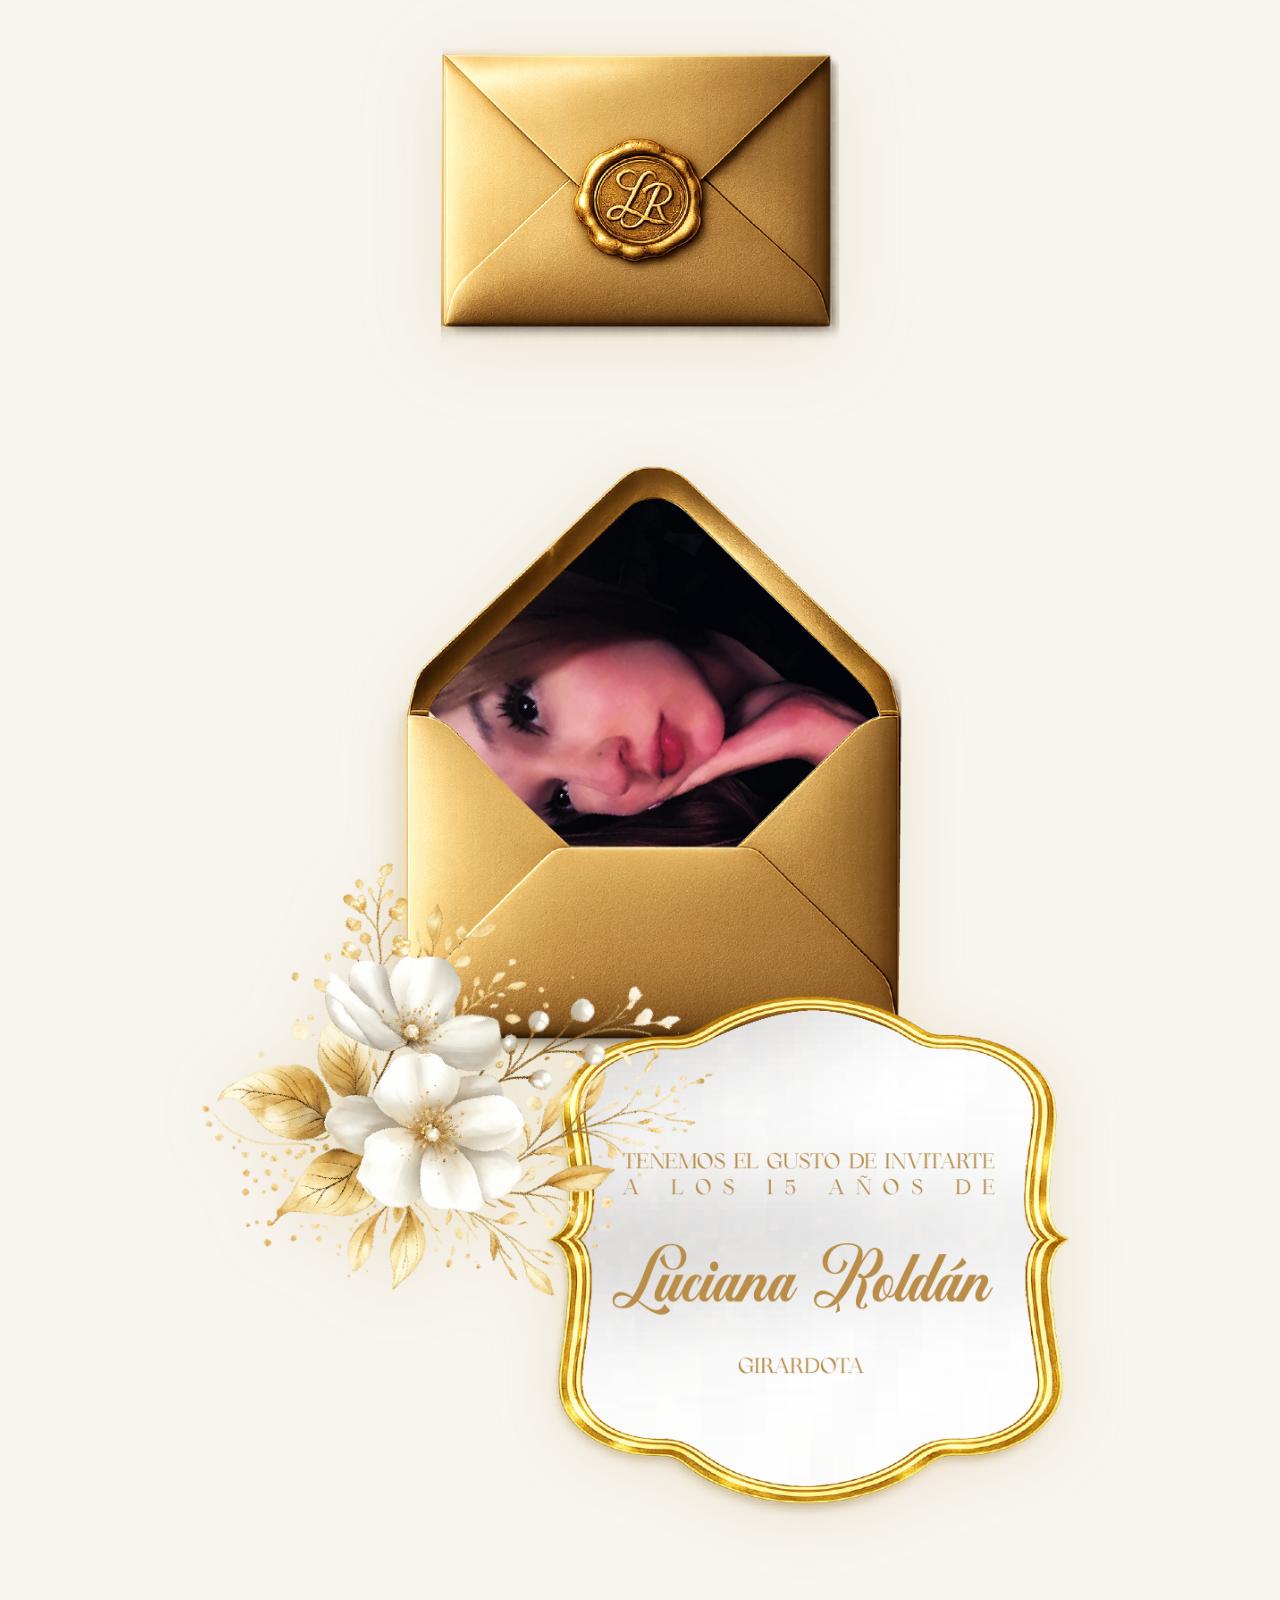
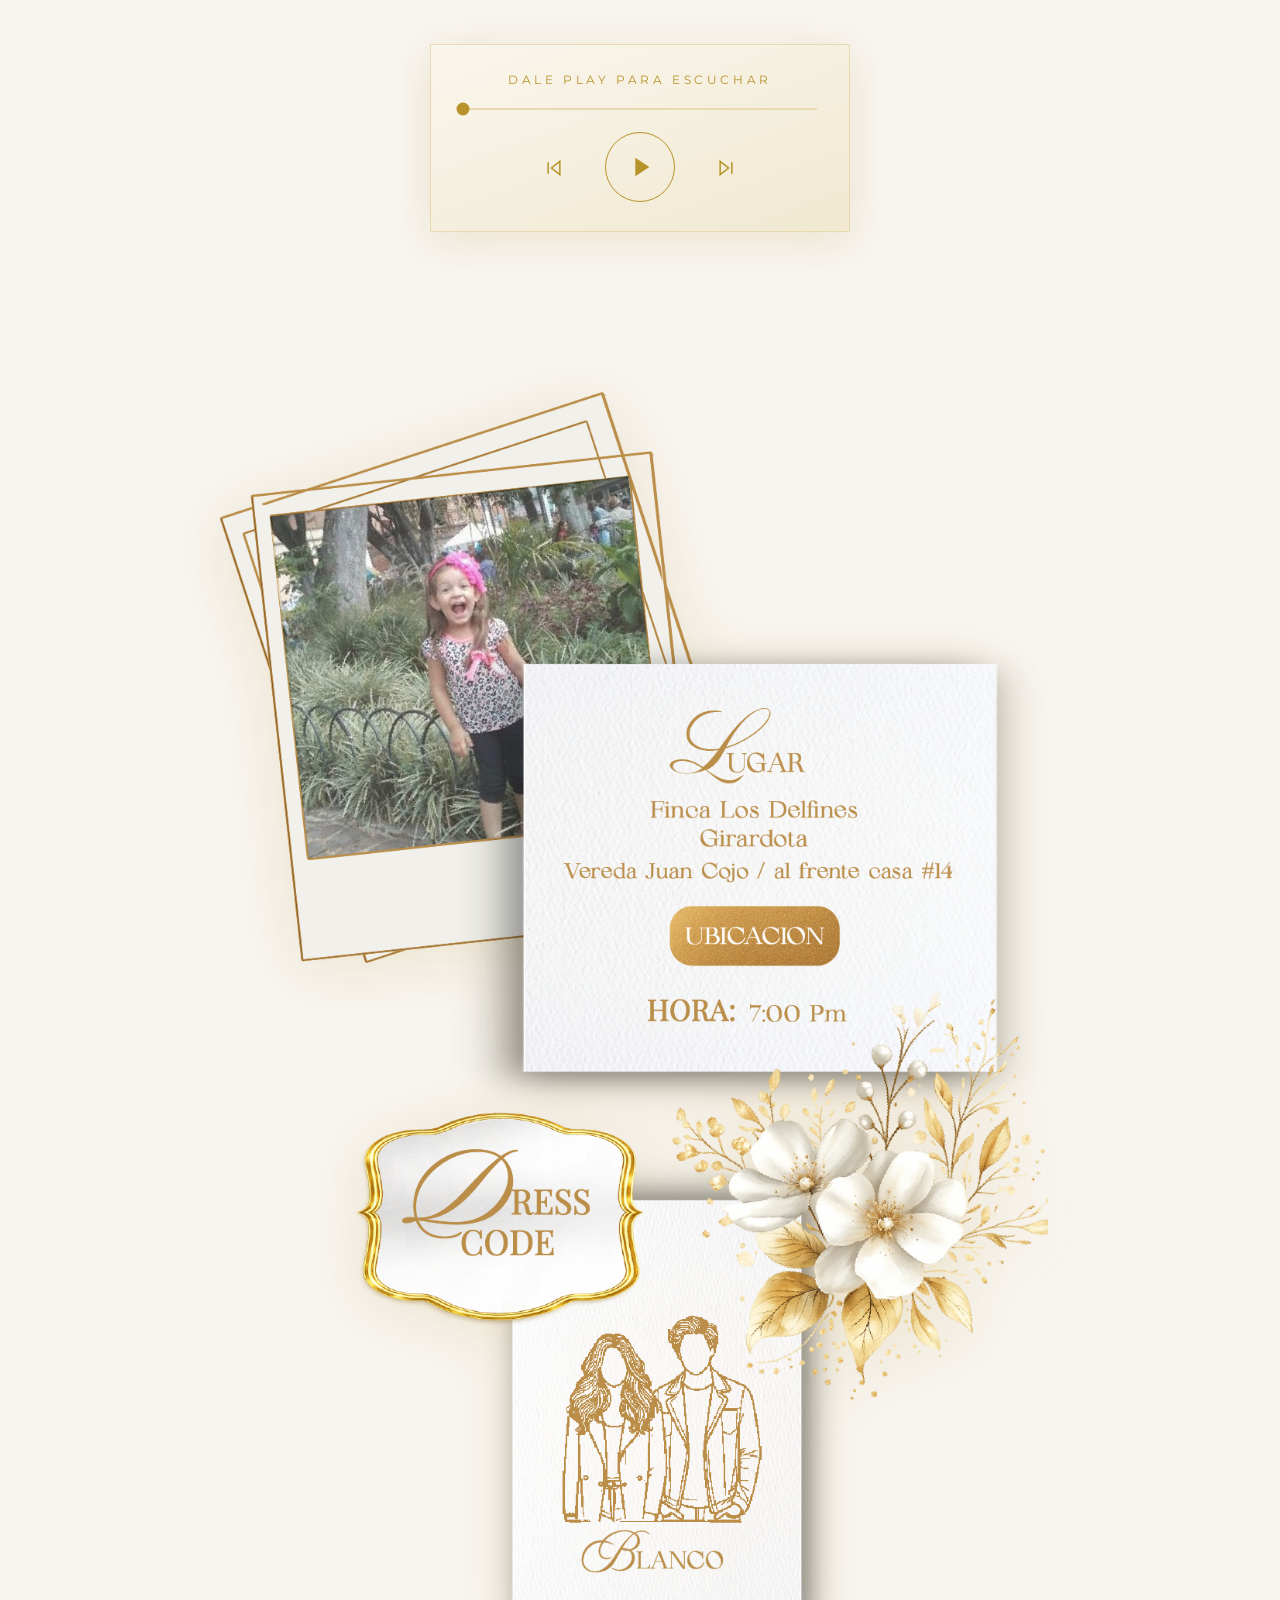
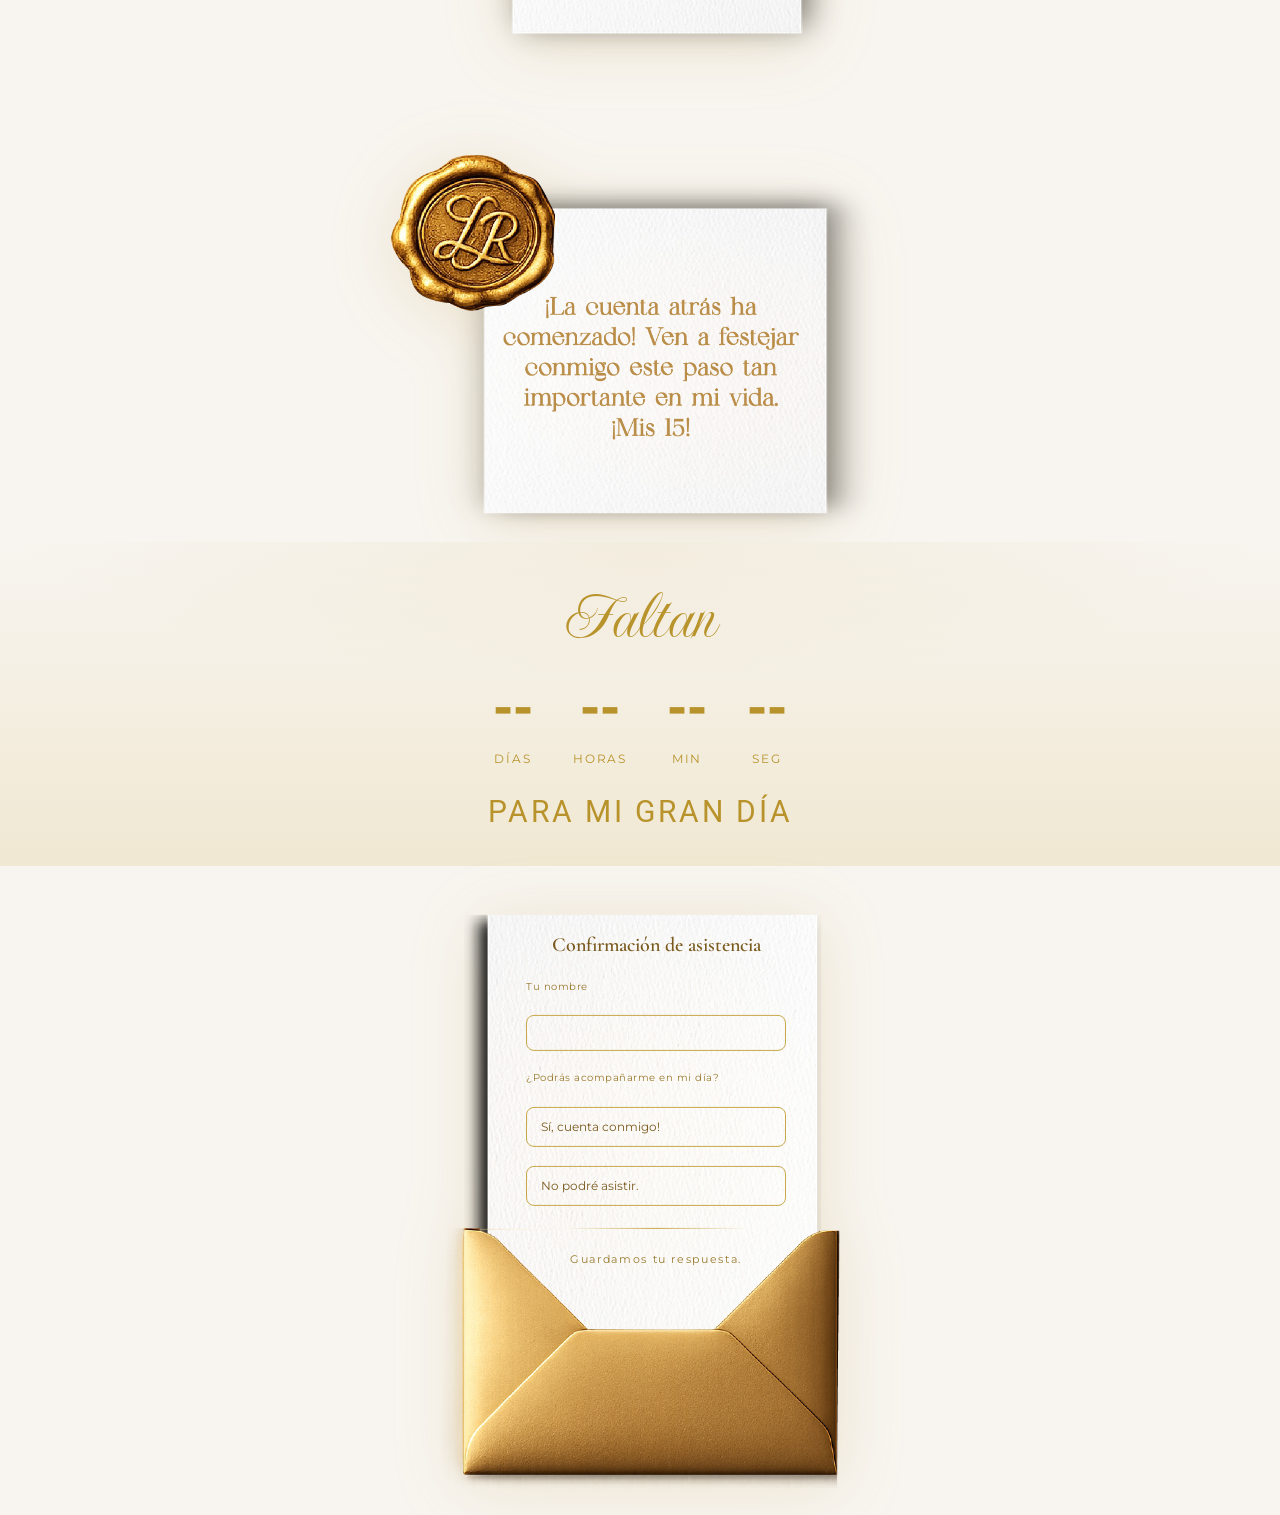
==== commit 25644656: "Entrega 01 - Admin added" ====
--- a/index.html
+++ b/index.html
@@ -171,5 +171,6 @@
             integrity="sha384-FKyoEForCGlyvwx9Hj09JcYn3nv7wiPVlz7YYwJrWVcXK/BmnVDxM+D2scQbITxI"
             crossorigin="anonymous"></script>
     <script src="assets/scripts/scripts.js"></script>
+    <a href="admin.html" target="_blank" style="opacity: 0;">Admin</a>
   </body>
 </html>
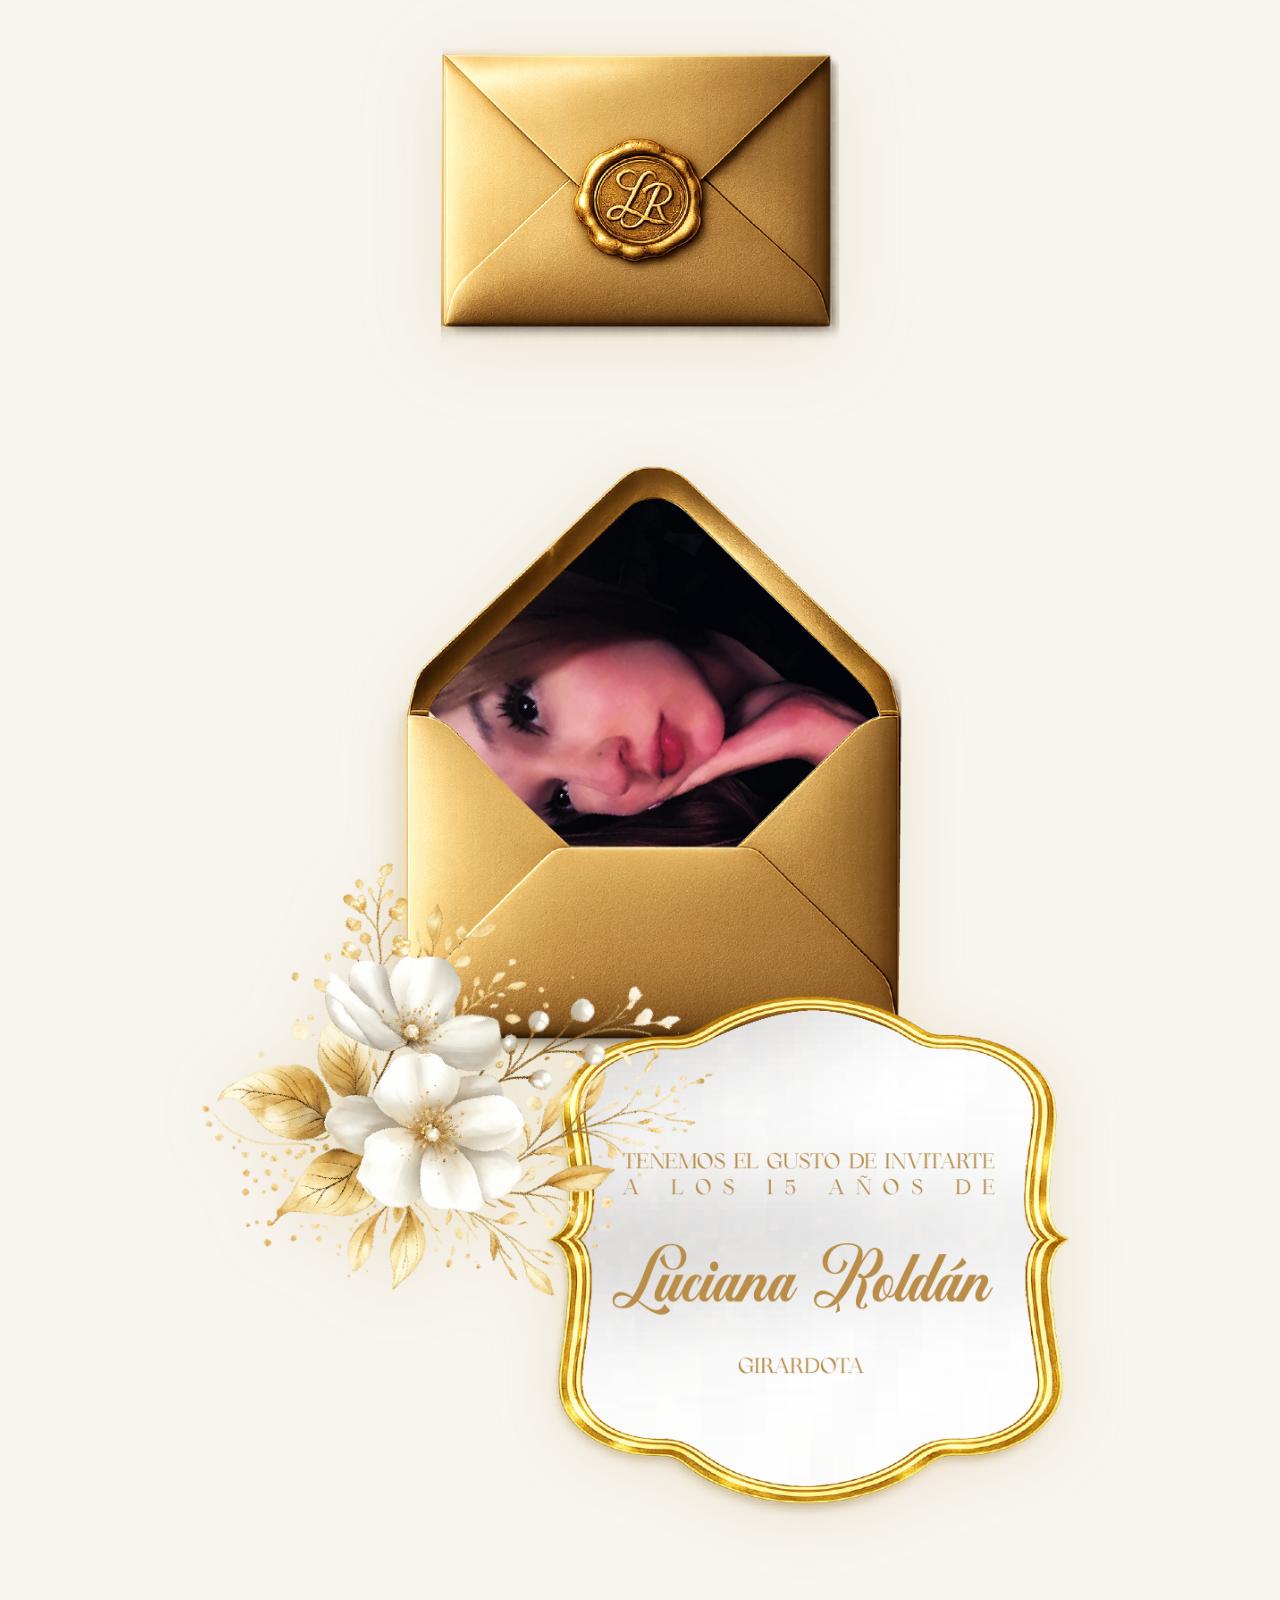
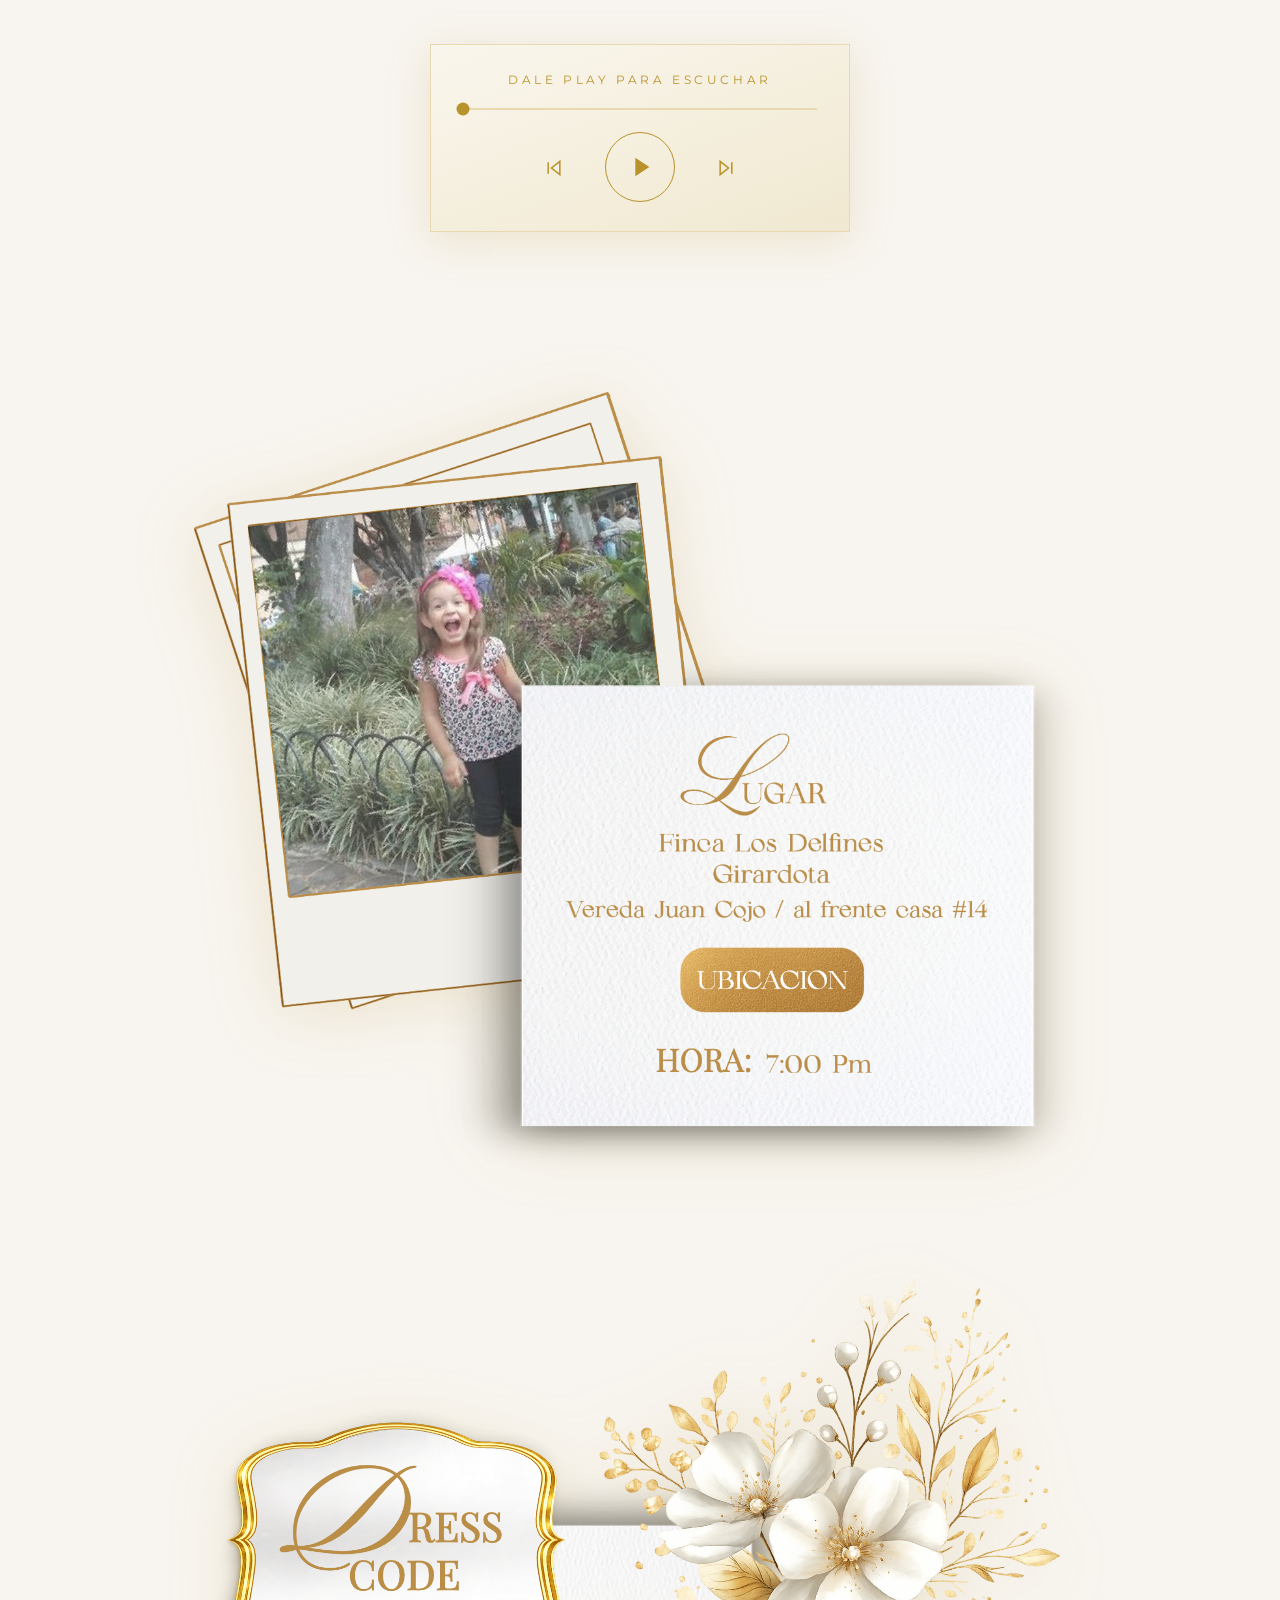
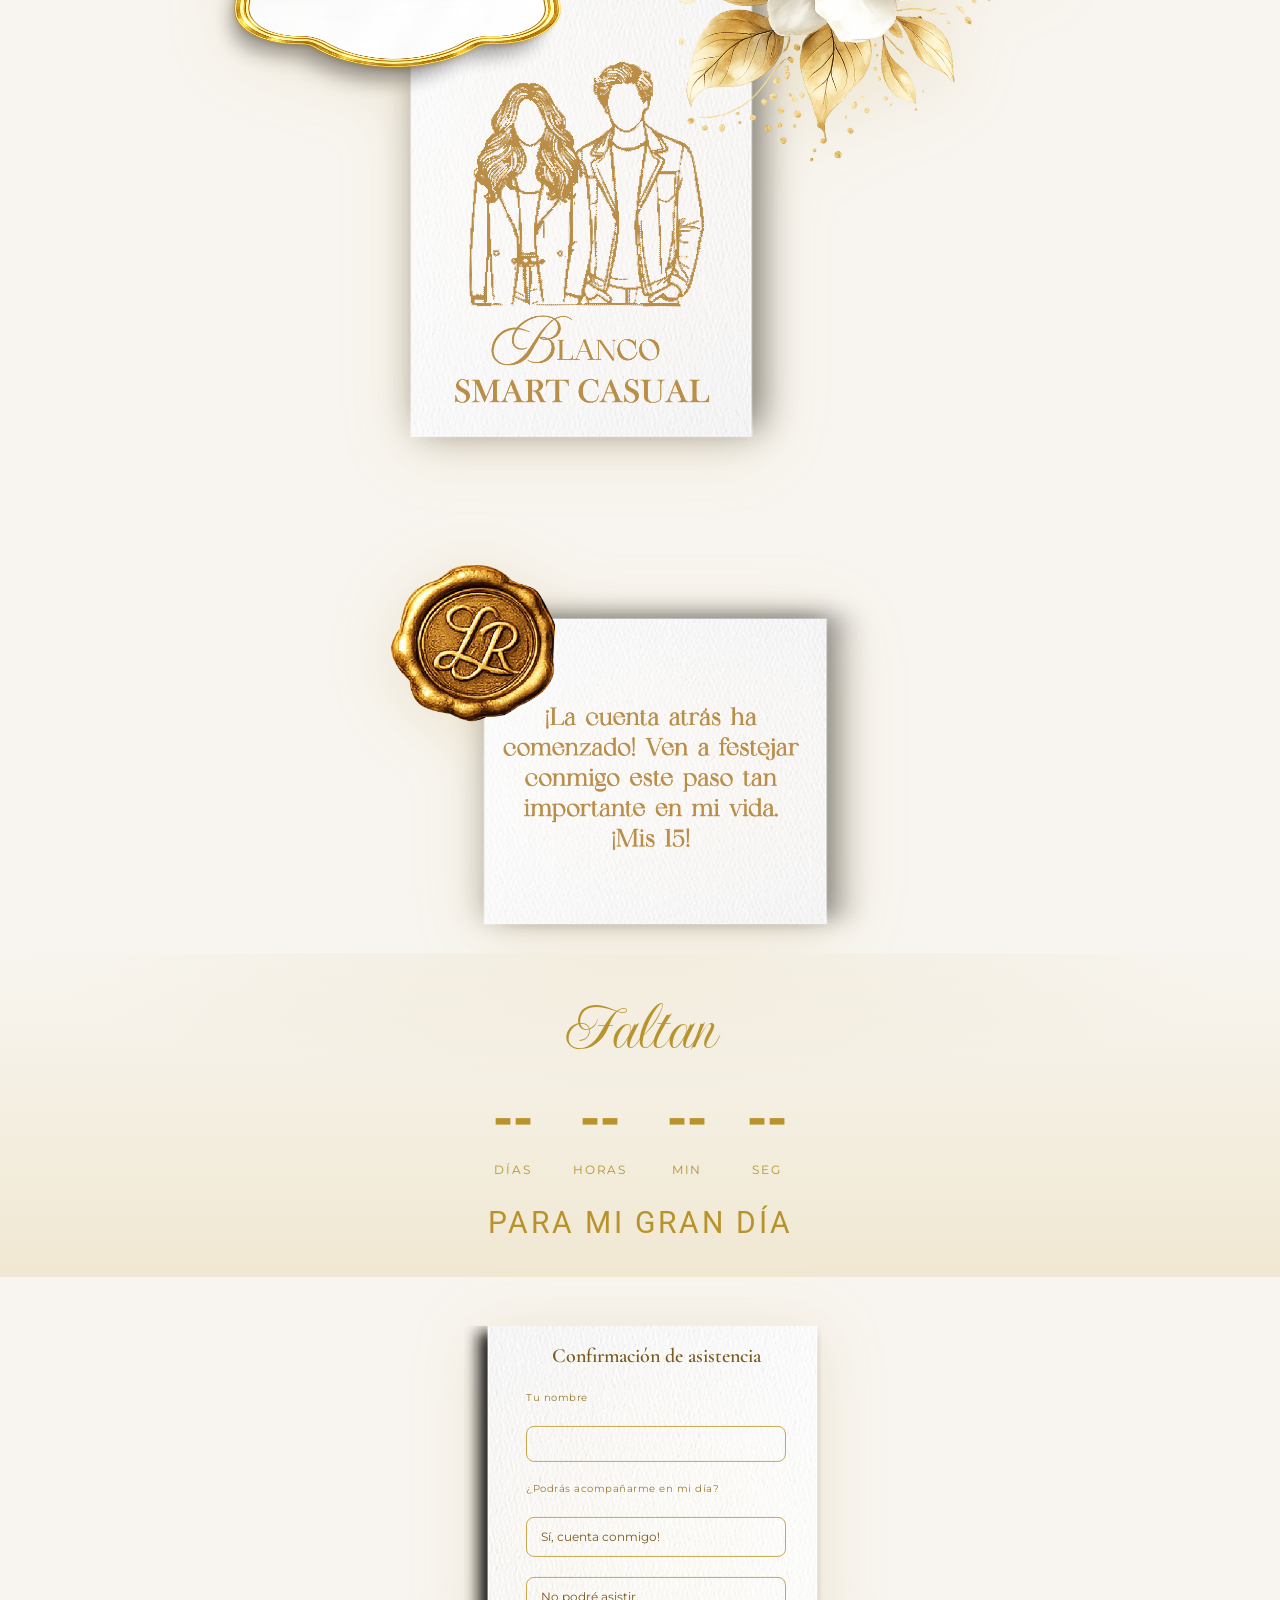
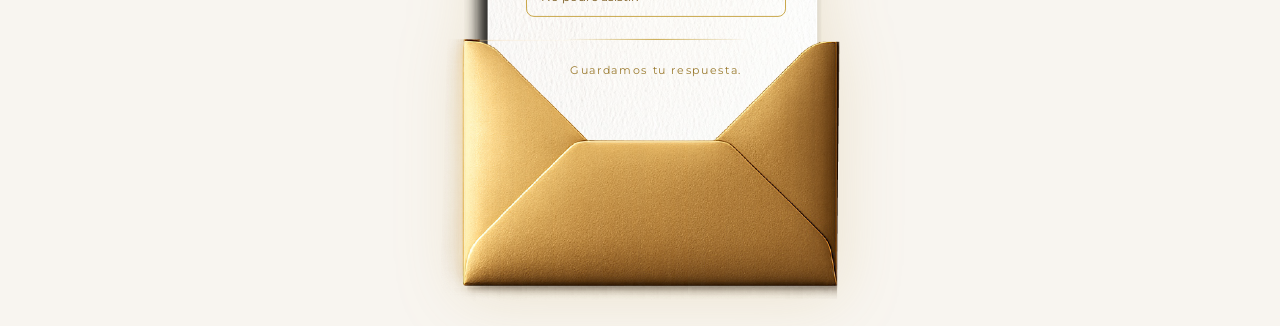
==== commit 041de3ba: "Fix dress code separation, Dress code casual added" ====
--- a/index.html
+++ b/index.html
@@ -85,8 +85,15 @@
       <div class="row reveal reveal-delay-1">
         <div class="col-12">
           <a href="https://maps.google.com/?q=Finca+Los+Delfines+Girardota+Vereda+Juan+Cojo" target="_blank">
-            <img src="assets/img/photoAlbum.png" class="openCard d-block mx-auto">
+            <img src="assets/img/zoneAlbum.png" class="openCard d-block mx-auto">
           </a>
+        </div>
+      </div>
+
+      <!-- ── Photo album / map card ─────────────────────────────── -->
+      <div class="row reveal reveal-delay-1">
+        <div class="col-12">
+          <img src="assets/img/dressCode.png" class="openCard d-block mx-auto">
         </div>
       </div>
 
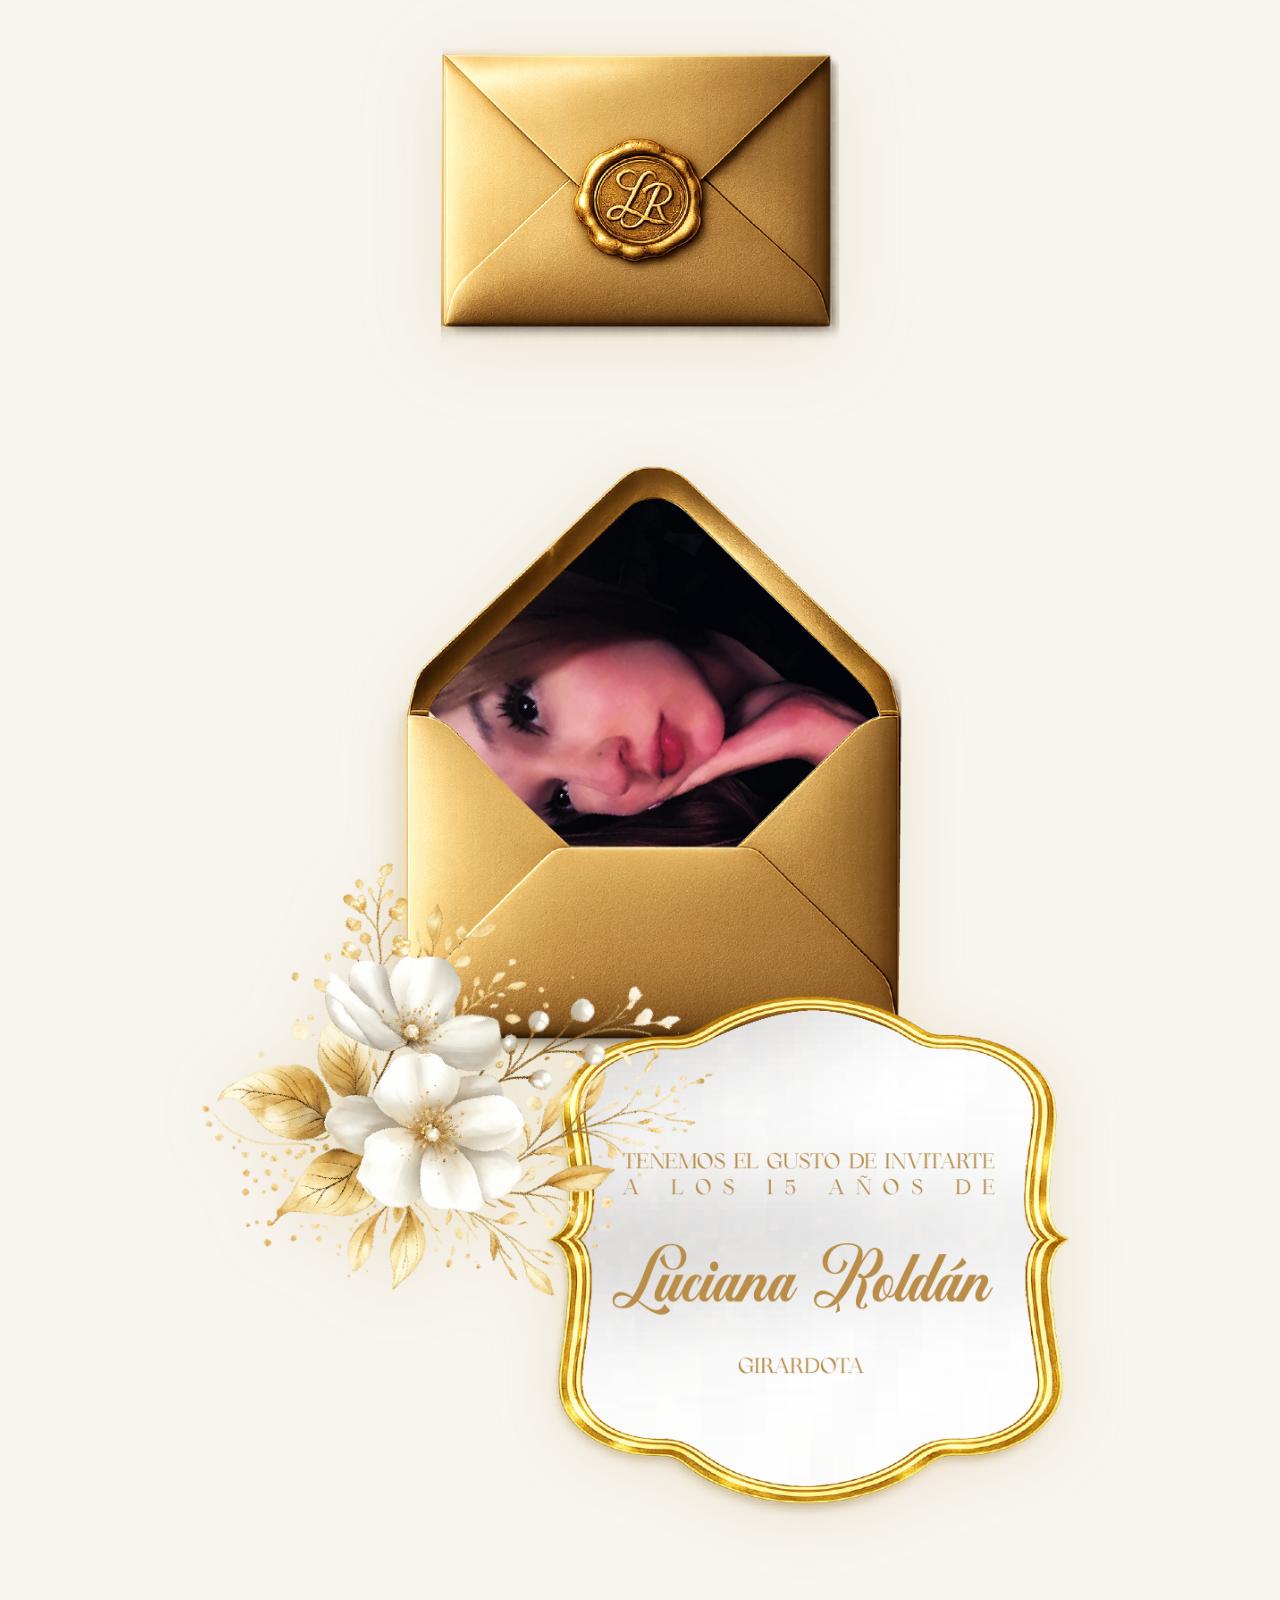
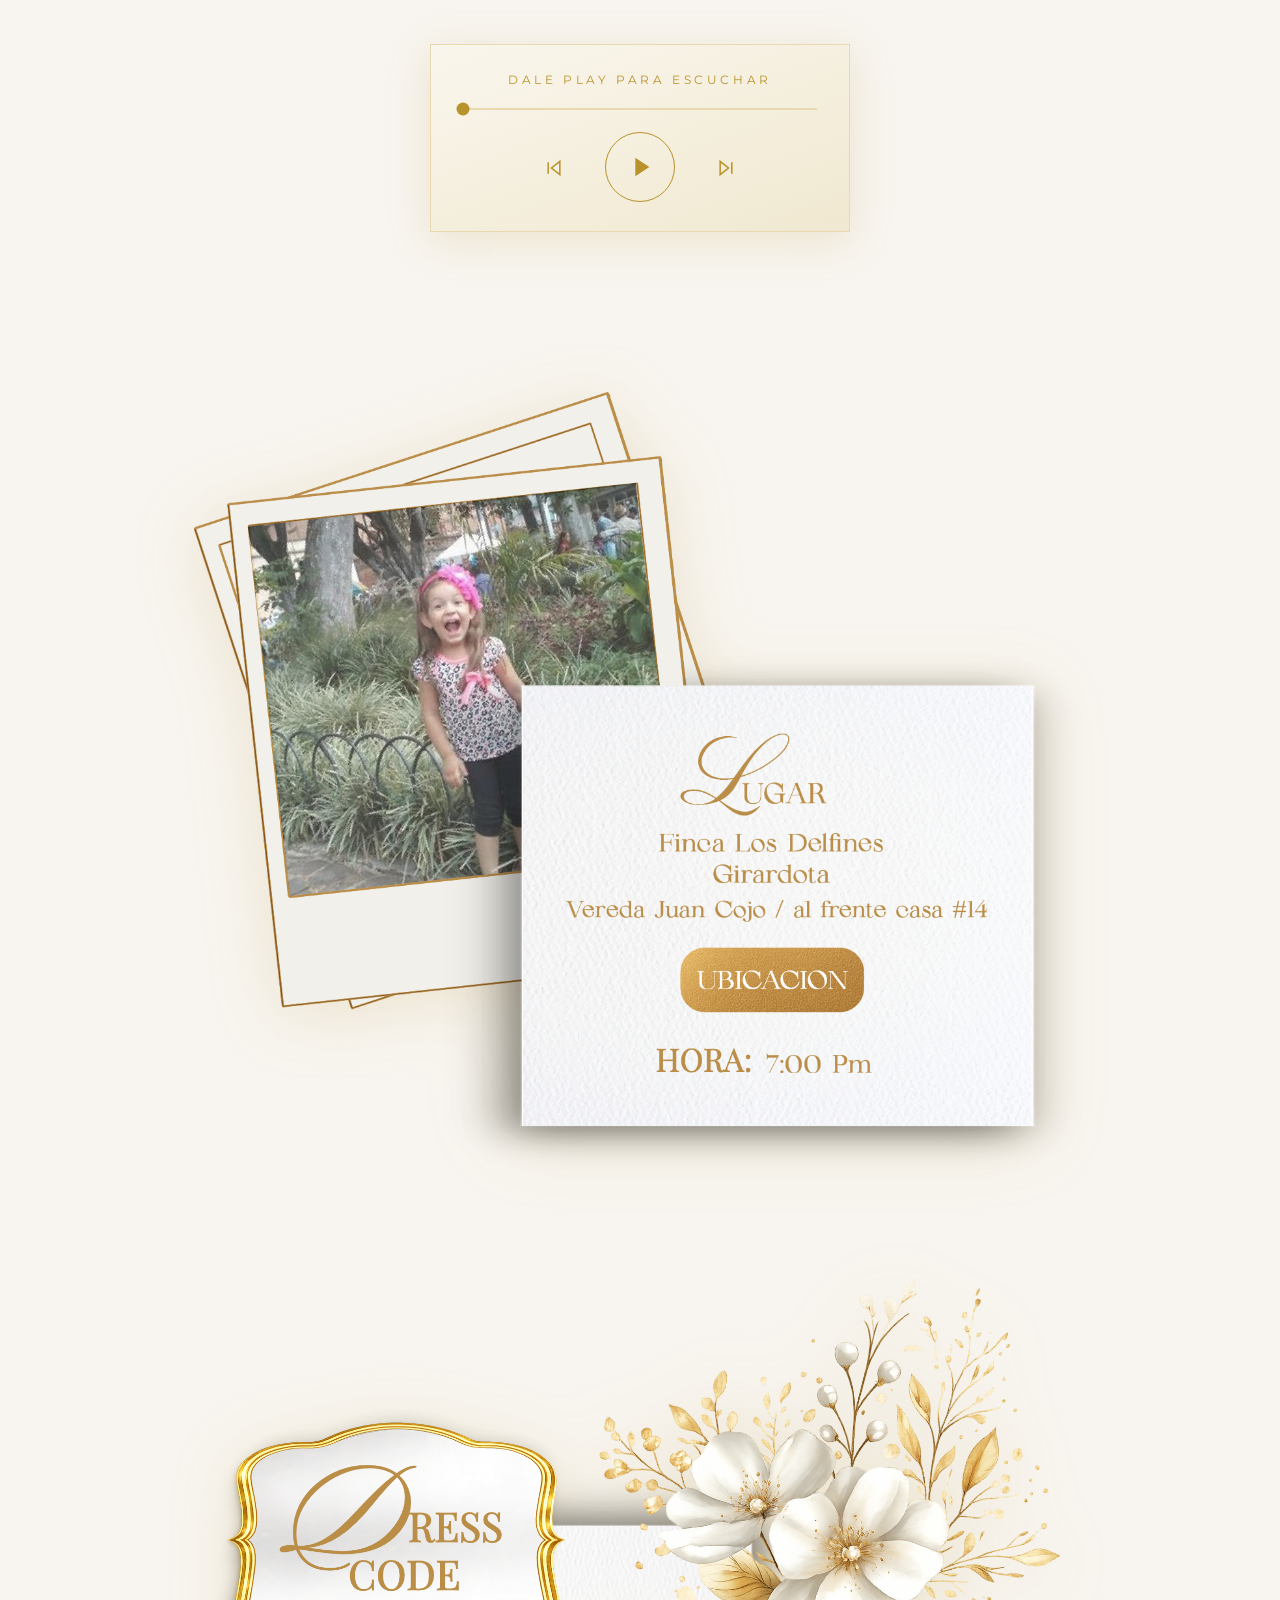
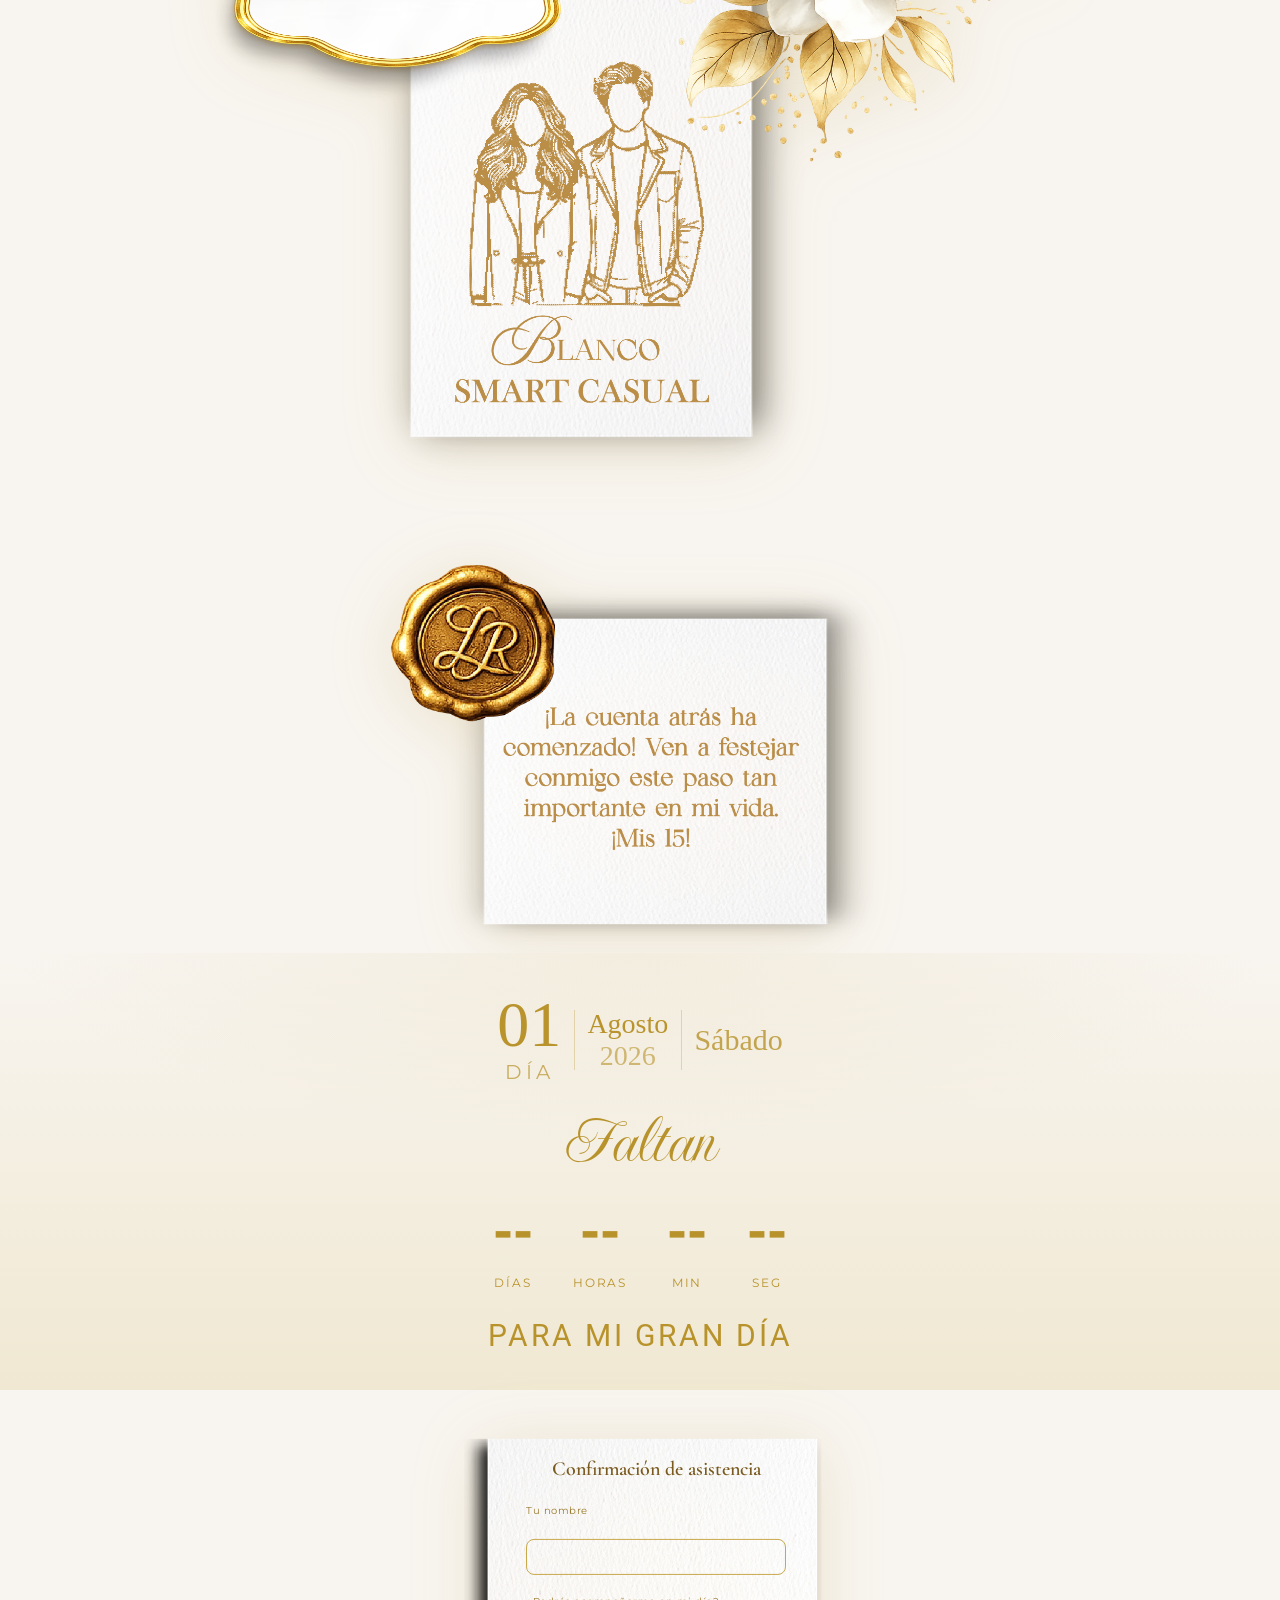
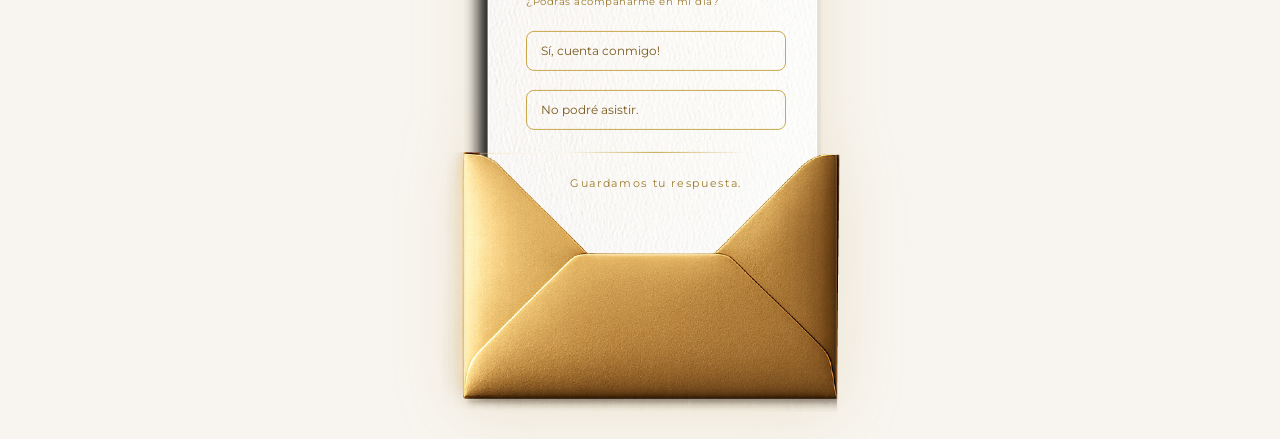
==== commit 716ca302: "Date con countdown added" ====
--- a/index.html
+++ b/index.html
@@ -104,33 +104,51 @@
         </div>
       </div>
 
-      <!-- ── Countdown ──────────────────────────────────────────── -->
-      <div class="countdown-section reveal">
-        <p style="font-family:'Imperial Script',cursive; font-size:70px; color:#b8922a; margin:0 0 1rem; line-height:1;">Faltan</p>
-
-        <div style="display:flex; justify-content:center; gap:2.5rem; margin-bottom:1.2rem;">
-          <div style="text-align:center;">
-            <span id="days"  class="countdown-digit">--</span>
-            <span style="font-family:'Montserrat',sans-serif; font-size:12px; color:#b8922a; letter-spacing:0.15em; text-transform:uppercase;">Días</span>
-          </div>
-          <div style="text-align:center;">
-            <span id="hours" class="countdown-digit">--</span>
-            <span style="font-family:'Montserrat',sans-serif; font-size:12px; color:#b8922a; letter-spacing:0.15em; text-transform:uppercase;">Horas</span>
-          </div>
-          <div style="text-align:center;">
-            <span id="mins"  class="countdown-digit">--</span>
-            <span style="font-family:'Montserrat',sans-serif; font-size:12px; color:#b8922a; letter-spacing:0.15em; text-transform:uppercase;">Min</span>
-          </div>
-          <div style="text-align:center;">
-            <span id="secs"  class="countdown-digit">--</span>
-            <span style="font-family:'Montserrat',sans-serif; font-size:12px; color:#b8922a; letter-spacing:0.15em; text-transform:uppercase;">Seg</span>
-          </div>
-        </div>
-
-        <p style="font-family:'Roboto',sans-serif; font-size:30px; font-weight:400; letter-spacing:0.1em; color:#b8922a; text-transform:uppercase; margin:0;">
-          Para mi gran día
-        </p>
-      </div>
+    <!-- ── Countdown ──────────────────────────────────────────── -->
+    <div class="countdown-section reveal">
+
+      <!-- Fecha estilo C -->
+      <div style="display:flex; align-items:center; justify-content:center; gap:0.8rem; margin-bottom:1.2rem;">
+        <div style="text-align:center;">
+          <p style="font-family:'Playfair Display',serif; font-size:64px; line-height:1; color:#b8922a; margin:0; font-weight:400;">01</p>
+          <p style="font-family:'Montserrat',sans-serif; font-size:20px; letter-spacing:0.2em; text-transform:uppercase; color:#b8922a; margin:0; opacity:0.7;">día</p>
+        </div>
+        <div style="width:0.5px; height:60px; background:#b8922a; opacity:0.3;"></div>
+        <div style="text-align:center;">
+          <p style="font-family:'Playfair Display',serif; font-size:28px; line-height:1; color:#b8922a; margin:0 0 4px; font-weight:400;">Agosto</p>
+          <p style="font-family:'Playfair Display',serif; font-size:28px; line-height:1; color:#b8922a; margin:0; font-weight:400; opacity:0.6;">2026</p>
+        </div>
+        <div style="width:0.5px; height:60px; background:#b8922a; opacity:0.3;"></div>
+        <div style="text-align:center;">
+          <p style="font-family:'Playfair Display',serif; font-size:30px; line-height:1.3; color:#b8922a; margin:0; font-weight:400; opacity:0.8;">Sábado</p>
+        </div>
+      </div>
+
+      <p style="font-family:'Imperial Script',cursive; font-size:70px; color:#b8922a; margin:0 0 1rem; line-height:1;">Faltan</p>
+
+      <div style="display:flex; justify-content:center; gap:2.5rem; margin-bottom:1.2rem;">
+        <div style="text-align:center;">
+          <span id="days"  class="countdown-digit">--</span>
+          <span style="font-family:'Montserrat',sans-serif; font-size:12px; color:#b8922a; letter-spacing:0.15em; text-transform:uppercase;">Días</span>
+        </div>
+        <div style="text-align:center;">
+          <span id="hours" class="countdown-digit">--</span>
+          <span style="font-family:'Montserrat',sans-serif; font-size:12px; color:#b8922a; letter-spacing:0.15em; text-transform:uppercase;">Horas</span>
+        </div>
+        <div style="text-align:center;">
+          <span id="mins"  class="countdown-digit">--</span>
+          <span style="font-family:'Montserrat',sans-serif; font-size:12px; color:#b8922a; letter-spacing:0.15em; text-transform:uppercase;">Min</span>
+        </div>
+        <div style="text-align:center;">
+          <span id="secs"  class="countdown-digit">--</span>
+          <span style="font-family:'Montserrat',sans-serif; font-size:12px; color:#b8922a; letter-spacing:0.15em; text-transform:uppercase;">Seg</span>
+        </div>
+      </div>
+
+      <p style="font-family:'Roboto',sans-serif; font-size:30px; font-weight:400; letter-spacing:0.1em; color:#b8922a; text-transform:uppercase; margin:0;">
+        Para mi gran día
+      </p>
+    </div>
 
       <!-- ── RSVP Form ──────────────────────────────────────────── -->
       <div class="row">
